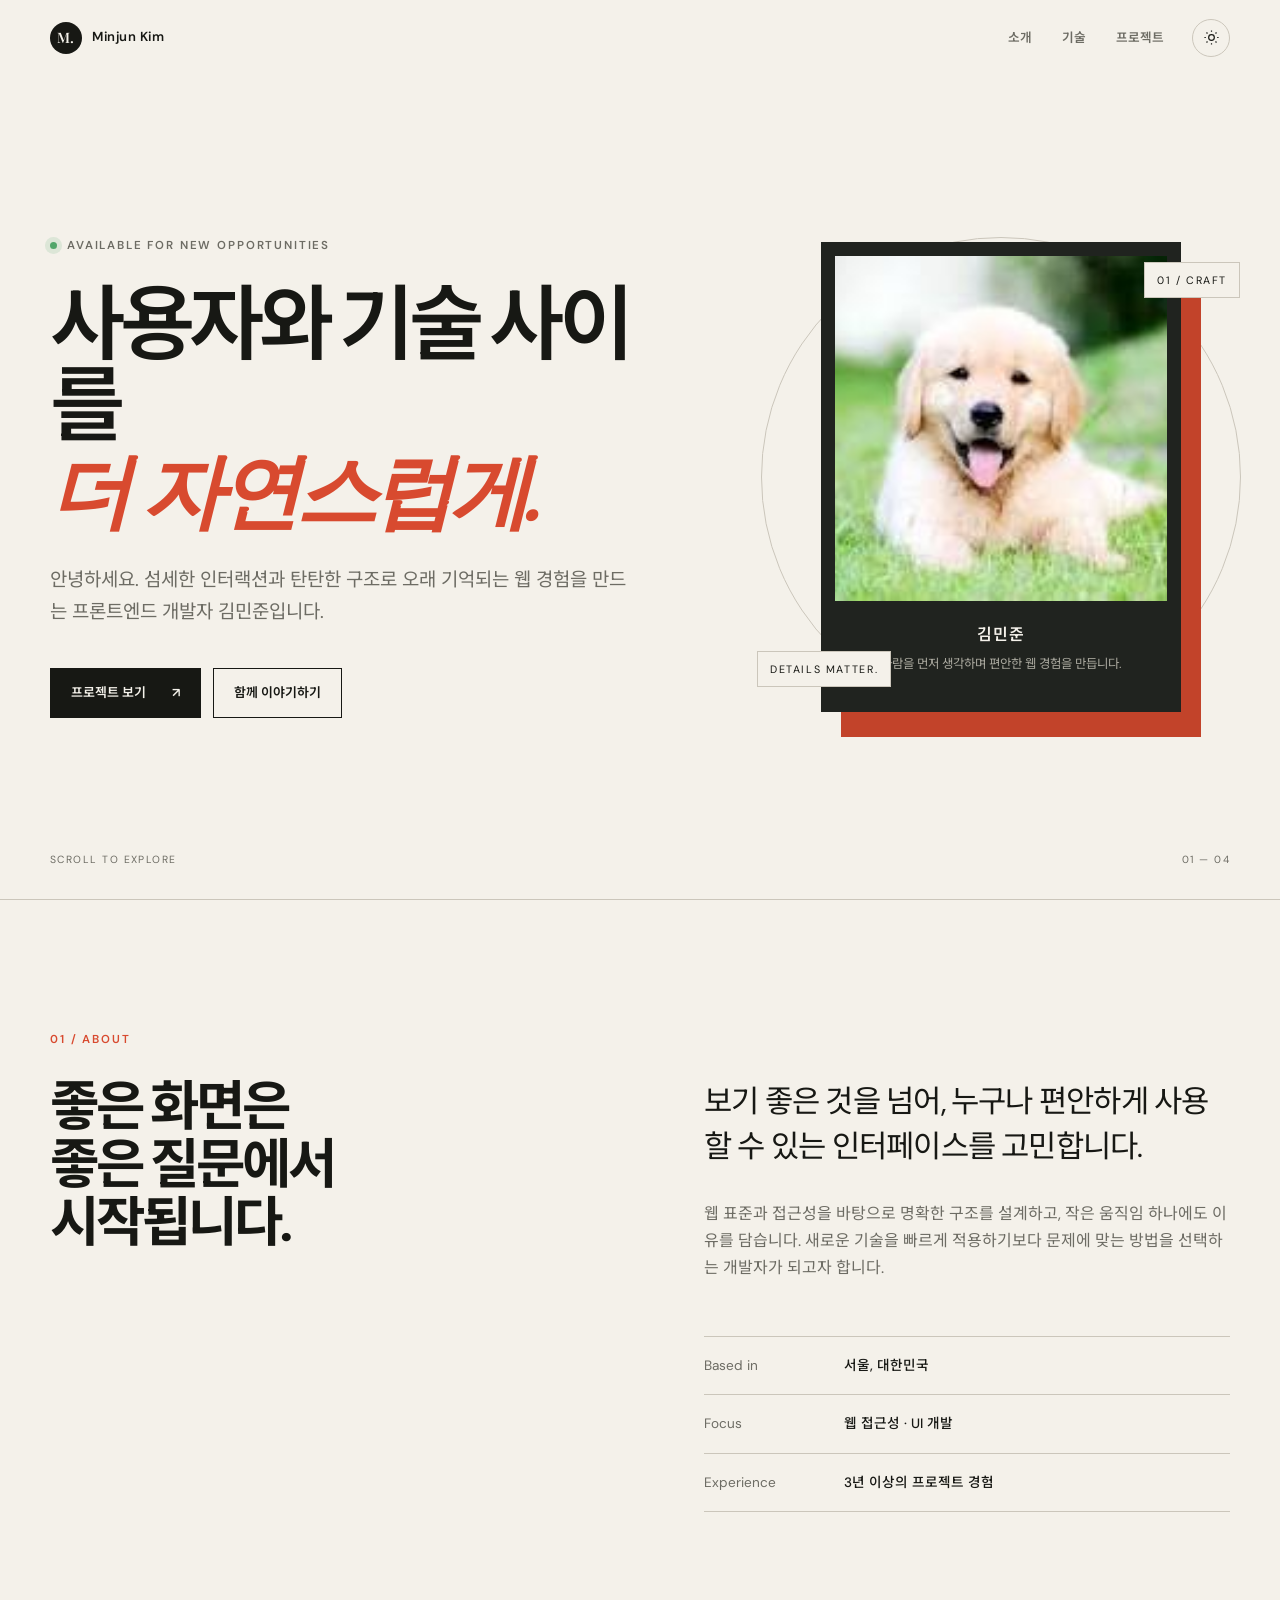
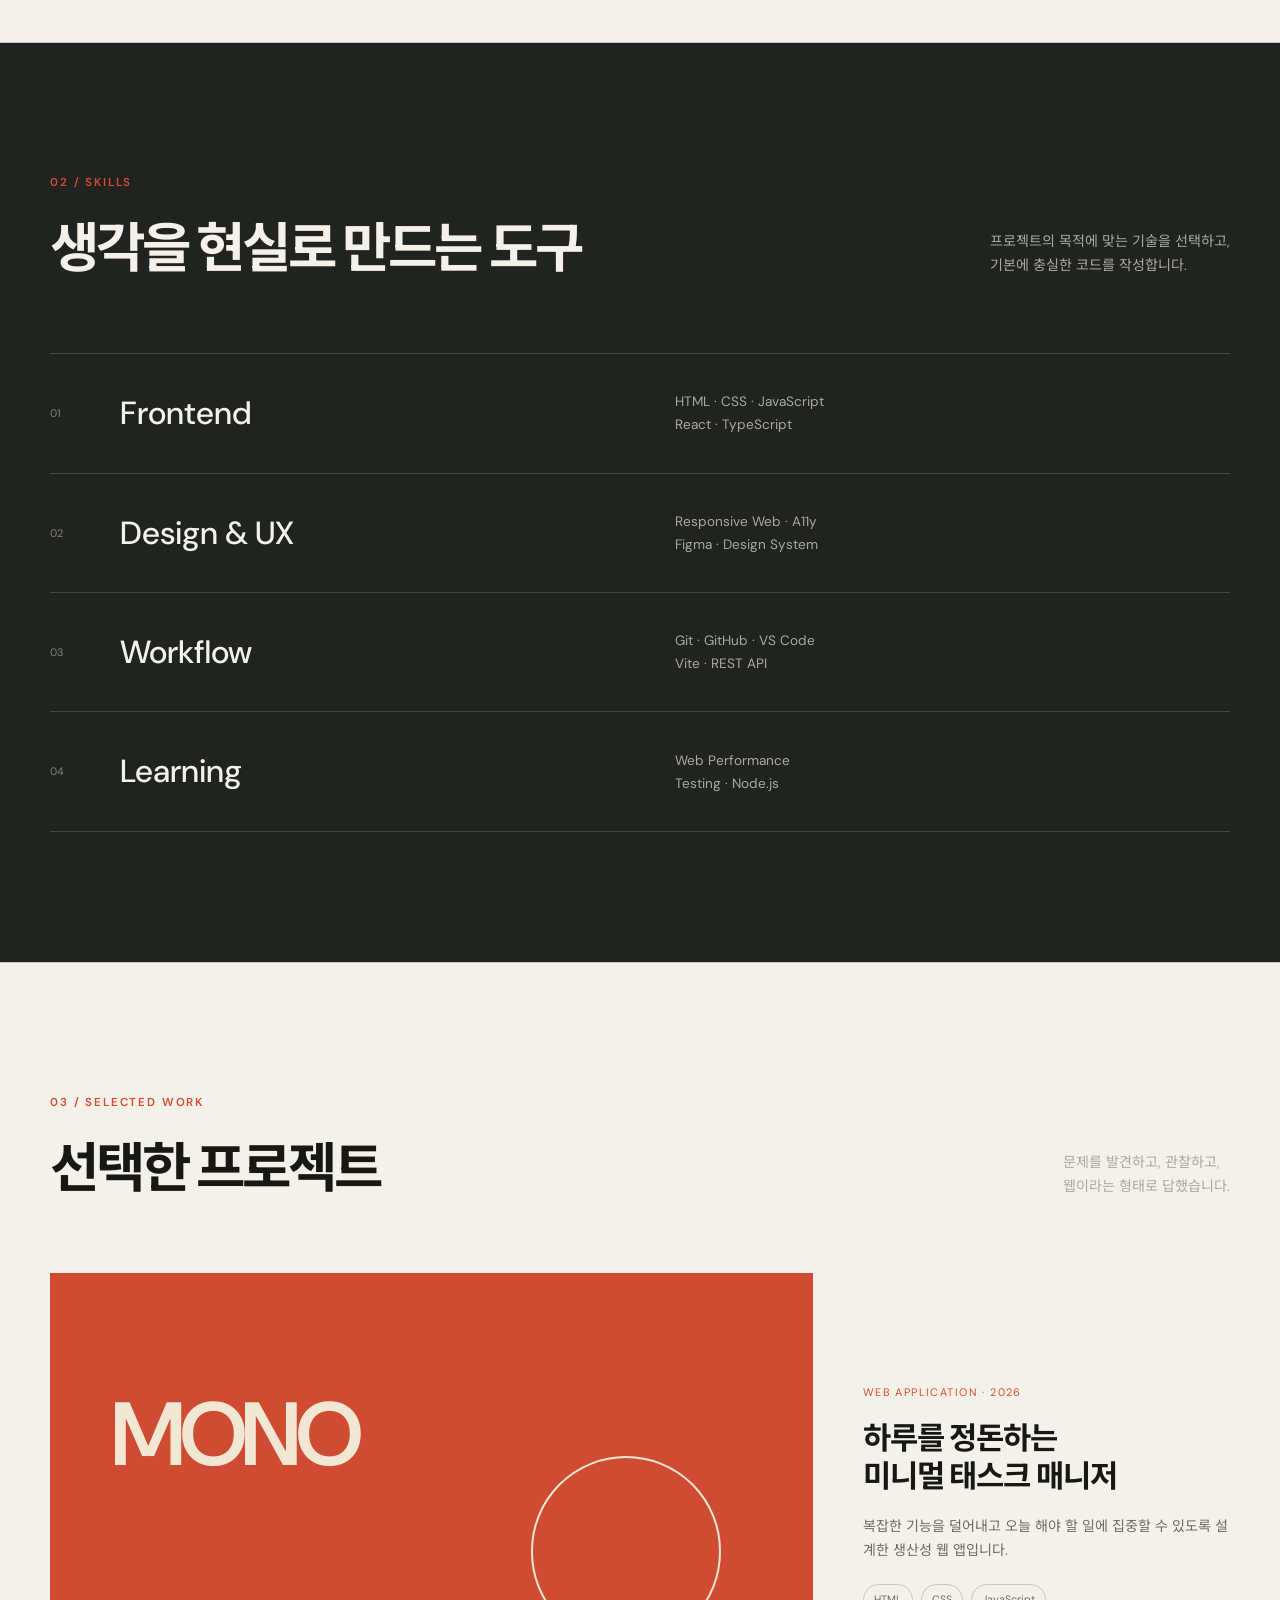
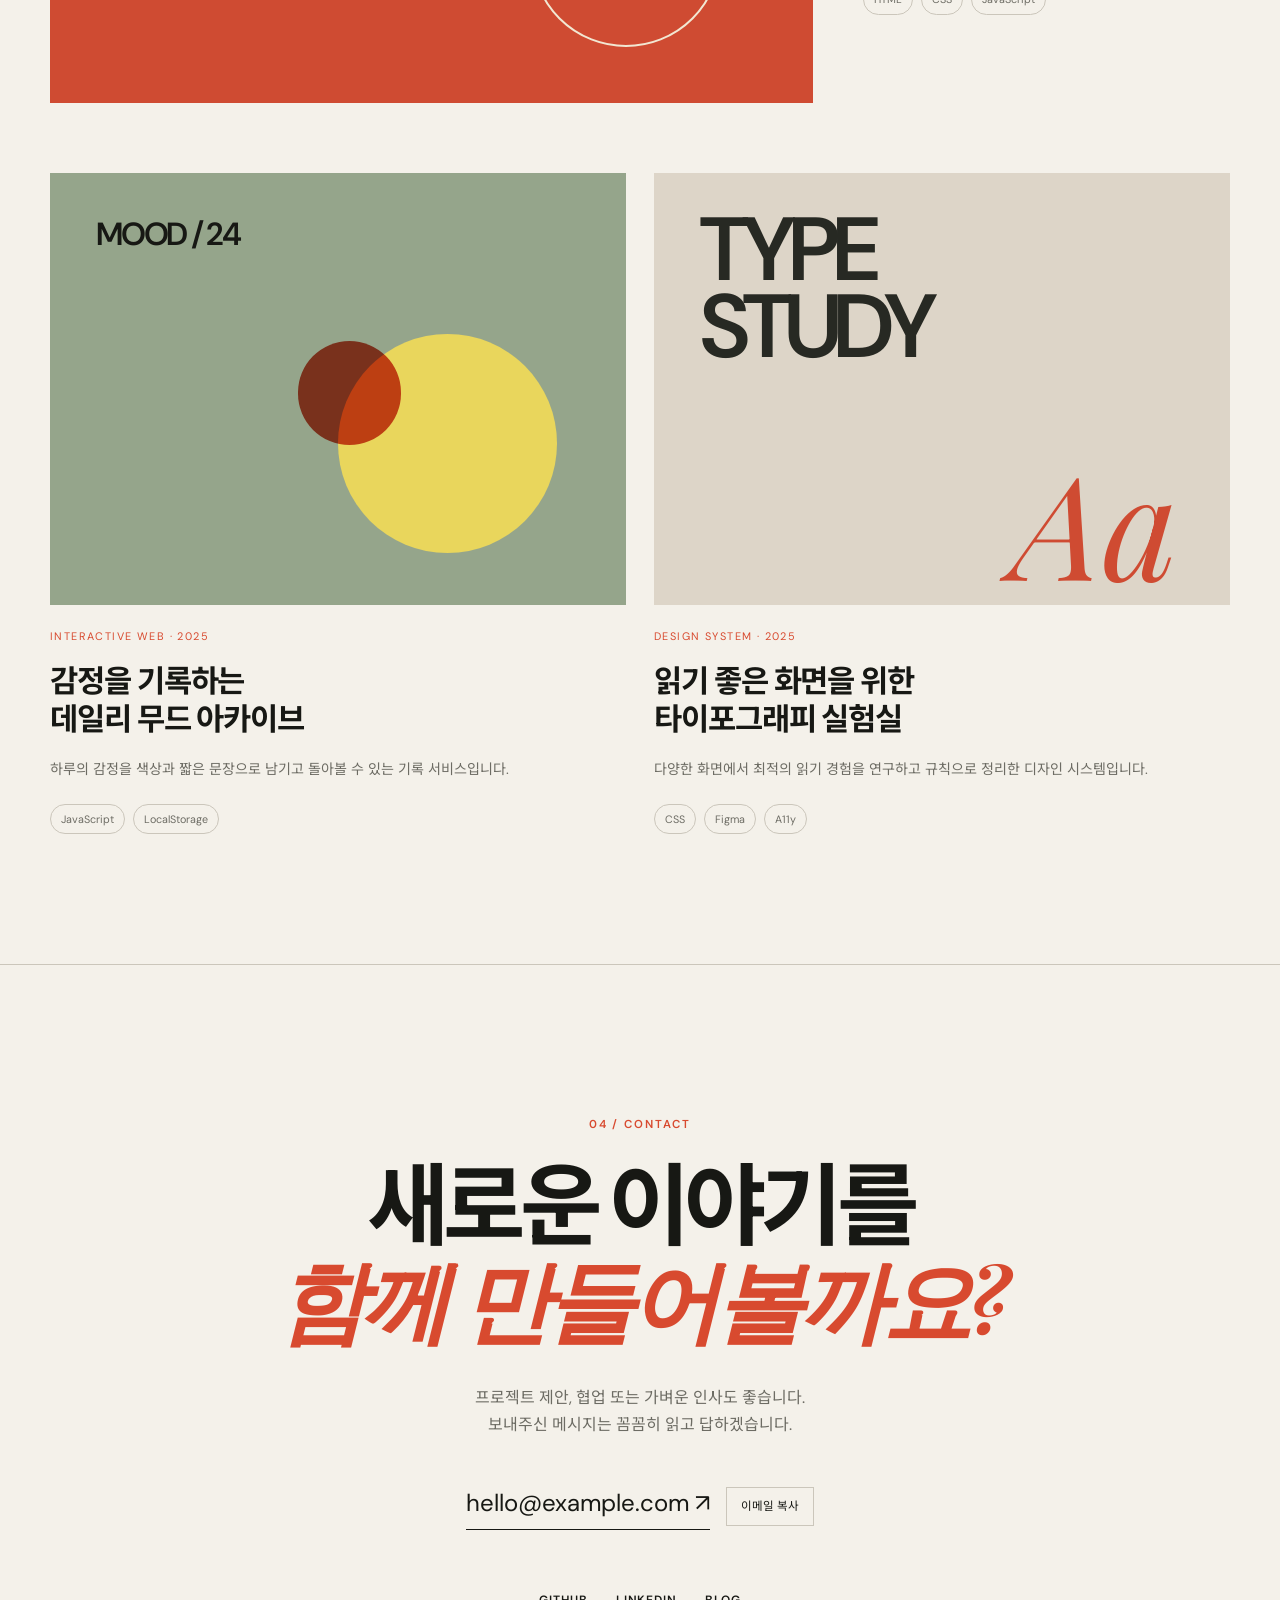
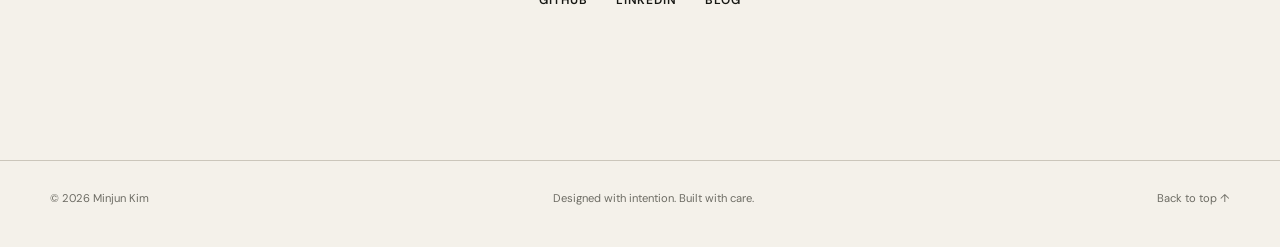
==== index.html @ 5722309c "Move frontend files to repository root" ====
<!doctype html>
<html lang="ko">
  <head>
    <meta charset="UTF-8">
    <meta name="viewport" content="width=device-width, initial-scale=1.0">
    <meta name="description" content="사용자 경험을 코드로 설계하는 프론트엔드 개발자 김민준의 개인 프로필입니다.">
    <meta name="theme-color" content="#f4f1ea">
    <title>김민준 — Frontend Developer</title>
    <link rel="stylesheet" href="css/style.css">
    <script src="js/main.js" defer></script>
  </head>
  <body>
    <a class="skip-link" href="#main-content">본문으로 바로가기</a>

    <header class="site-header" data-header>
      <div class="container nav-wrap">
        <a class="brand" href="#home" aria-label="김민준 프로필 홈">
          <span class="brand-mark" aria-hidden="true">M.</span>
          <span>Minjun Kim</span>
        </a>

        <nav class="nav" aria-label="주요 메뉴">
          <button class="menu-button" type="button" aria-label="메뉴 열기" aria-expanded="false" aria-controls="main-menu" data-menu-button>
            <span></span><span></span><span></span>
          </button>
          <div class="menu" id="main-menu" data-menu>
            <a href="about.html">소개</a>
            <a href="skills.html">기술</a>
            <a href="projects.html">프로젝트</a>
          </div>
        </nav>

        <button class="theme-button" type="button" aria-label="다크 테마로 전환" data-theme-button>
          <svg class="sun-icon" viewBox="0 0 24 24" aria-hidden="true"><circle cx="12" cy="12" r="4"></circle><path d="M12 2v2M12 20v2M4.93 4.93l1.42 1.42M17.66 17.66l1.41 1.41M2 12h2M20 12h2M4.93 19.07l1.42-1.42M17.66 6.34l1.41-1.41"></path></svg>
          <svg class="moon-icon" viewBox="0 0 24 24" aria-hidden="true"><path d="M20.5 14.1A8.5 8.5 0 0 1 9.9 3.5 8.5 8.5 0 1 0 20.5 14.1Z"></path></svg>
        </button>
      </div>
    </header>

    <main id="main-content">
      <section class="hero" id="home" aria-labelledby="hero-title">
        <div class="container hero-grid">
          <div class="hero-copy reveal">
            <p class="eyebrow"><span></span> Available for new opportunities</p>
            <h1 id="hero-title">사용자와 기술 사이를<br><em>더 자연스럽게.</em></h1>
            <p class="hero-description">안녕하세요. 섬세한 인터랙션과 탄탄한 구조로 오래 기억되는 웹 경험을 만드는 프론트엔드 개발자 김민준입니다.</p>
            <div class="hero-actions">
              <a class="button button-primary" href="#projects">프로젝트 보기 <span aria-hidden="true">↗</span></a>
              <a class="button button-secondary" href="#contact">함께 이야기하기</a>
            </div>
          </div>

          <div class="profile-visual reveal">
            <div class="profile-orbit" aria-hidden="true"></div>
            <div class="profile-card">
              <img src="assets/images/강아지.jpg" alt="잔디 위에 앉아 있는 밝은색 강아지">
              <div class="profile-caption">
                <p class="profile-name">김민준</p>
                <p class="profile-summary">사람을 먼저 생각하며 편안한 웹 경험을 만듭니다.</p>
              </div>
            </div>
            <div class="floating-note note-top" aria-hidden="true">01 / Craft</div>
            <div class="floating-note note-bottom" aria-hidden="true">Details matter.</div>
          </div>
        </div>
        <div class="hero-index container" aria-hidden="true"><span>Scroll to explore</span><span>01 — 04</span></div>
      </section>

      <section class="section about" id="about" aria-labelledby="about-title">
        <div class="container section-grid">
          <div class="section-heading reveal">
            <p class="section-number">01 / About</p>
            <h2 id="about-title">좋은 화면은<br>좋은 질문에서<br>시작됩니다.</h2>
          </div>
          <div class="about-content reveal">
            <p class="lead">보기 좋은 것을 넘어, 누구나 편안하게 사용할 수 있는 인터페이스를 고민합니다.</p>
            <p>웹 표준과 접근성을 바탕으로 명확한 구조를 설계하고, 작은 움직임 하나에도 이유를 담습니다. 새로운 기술을 빠르게 적용하기보다 문제에 맞는 방법을 선택하는 개발자가 되고자 합니다.</p>
            <dl class="facts">
              <div><dt>Based in</dt><dd>서울, 대한민국</dd></div>
              <div><dt>Focus</dt><dd>웹 접근성 · UI 개발</dd></div>
              <div><dt>Experience</dt><dd>3년 이상의 프로젝트 경험</dd></div>
            </dl>
          </div>
        </div>
      </section>

      <section class="section skills" id="skills" aria-labelledby="skills-title">
        <div class="container">
          <div class="section-intro reveal">
            <div><p class="section-number">02 / Skills</p><h2 id="skills-title">생각을 현실로 만드는 도구</h2></div>
            <p>프로젝트의 목적에 맞는 기술을 선택하고,<br>기본에 충실한 코드를 작성합니다.</p>
          </div>
          <div class="skill-list reveal">
            <article><span class="skill-index">01</span><h3>Frontend</h3><p>HTML · CSS · JavaScript<br>React · TypeScript</p></article>
            <article><span class="skill-index">02</span><h3>Design & UX</h3><p>Responsive Web · A11y<br>Figma · Design System</p></article>
            <article><span class="skill-index">03</span><h3>Workflow</h3><p>Git · GitHub · VS Code<br>Vite · REST API</p></article>
            <article><span class="skill-index">04</span><h3>Learning</h3><p>Web Performance<br>Testing · Node.js</p></article>
          </div>
        </div>
      </section>

      <section class="section projects" id="projects" aria-labelledby="projects-title">
        <div class="container">
          <div class="section-intro reveal">
            <div><p class="section-number">03 / Selected work</p><h2 id="projects-title">선택한 프로젝트</h2></div>
            <p>문제를 발견하고, 관찰하고,<br>웹이라는 형태로 답했습니다.</p>
          </div>
          <div class="project-grid">
            <article class="project-card project-featured reveal">
              <div class="project-art art-one" aria-hidden="true"><span>MONO</span><i></i></div>
              <div class="project-copy"><p class="project-type">Web Application · 2026</p><h3>하루를 정돈하는<br>미니멀 태스크 매니저</h3><p>복잡한 기능을 덜어내고 오늘 해야 할 일에 집중할 수 있도록 설계한 생산성 웹 앱입니다.</p><ul aria-label="사용 기술"><li>HTML</li><li>CSS</li><li>JavaScript</li></ul></div>
            </article>
            <article class="project-card reveal">
              <div class="project-art art-two" aria-hidden="true"><span>MOOD / 24</span><i></i><b></b></div>
              <div class="project-copy"><p class="project-type">Interactive Web · 2025</p><h3>감정을 기록하는<br>데일리 무드 아카이브</h3><p>하루의 감정을 색상과 짧은 문장으로 남기고 돌아볼 수 있는 기록 서비스입니다.</p><ul aria-label="사용 기술"><li>JavaScript</li><li>LocalStorage</li></ul></div>
            </article>
            <article class="project-card reveal">
              <div class="project-art art-three" aria-hidden="true"><span>TYPE<br>STUDY</span><i>Aa</i></div>
              <div class="project-copy"><p class="project-type">Design System · 2025</p><h3>읽기 좋은 화면을 위한<br>타이포그래피 실험실</h3><p>다양한 화면에서 최적의 읽기 경험을 연구하고 규칙으로 정리한 디자인 시스템입니다.</p><ul aria-label="사용 기술"><li>CSS</li><li>Figma</li><li>A11y</li></ul></div>
            </article>
          </div>
        </div>
      </section>

      <section class="section contact" id="contact" aria-labelledby="contact-title">
        <div class="container contact-inner reveal">
          <p class="section-number">04 / Contact</p>
          <h2 id="contact-title">새로운 이야기를<br><em>함께 만들어볼까요?</em></h2>
          <p>프로젝트 제안, 협업 또는 가벼운 인사도 좋습니다.<br>보내주신 메시지는 꼼꼼히 읽고 답하겠습니다.</p>
          <div class="contact-actions">
            <a class="email-link" href="mailto:hello@example.com">hello@example.com <span aria-hidden="true">↗</span></a>
            <button class="copy-button" type="button" data-copy-email="hello@example.com"><span data-copy-label>이메일 복사</span></button>
          </div>
          <div class="social-links" aria-label="소셜 링크">
            <a href="https://github.com/" target="_blank" rel="noopener noreferrer">GitHub <span class="sr-only">(새 창)</span></a>
            <a href="https://www.linkedin.com/" target="_blank" rel="noopener noreferrer">LinkedIn <span class="sr-only">(새 창)</span></a>
            <a href="https://velog.io/" target="_blank" rel="noopener noreferrer">Blog <span class="sr-only">(새 창)</span></a>
          </div>
        </div>
      </section>
    </main>

    <footer class="footer">
      <div class="container footer-inner"><p>© <span data-year></span> Minjun Kim</p><p>Designed with intention. Built with care.</p><a href="#home">Back to top ↑</a></div>
    </footer>

    <div class="toast" role="status" aria-live="polite" data-toast>이메일 주소를 복사했습니다.</div>
  </body>
</html>
---- css/style.css ----
@import url('https://fonts.googleapis.com/css2?family=DM+Sans:wght@400;500;600&family=Noto+Sans+KR:wght@400;500;600;700&family=Playfair+Display:ital,wght@1,600&display=swap');

:root{--bg:#f4f1ea;--surface:#ebe7de;--text:#171814;--muted:#6d6c64;--accent:#d84a2f;--line:#cbc6bb;--dark:#20231f;--cream:#f4f1ea;--content:1180px;--header:76px;color-scheme:light}
[data-theme="dark"]{--bg:#191b18;--surface:#242722;--text:#f2eee5;--muted:#aaa99f;--accent:#f06a4e;--line:#3c4039;--dark:#0f110f;--cream:#f2eee5;color-scheme:dark}
*{box-sizing:border-box}html{scroll-behavior:smooth;scroll-padding-top:var(--header)}body{margin:0;background:var(--bg);color:var(--text);font-family:"DM Sans","Noto Sans KR",sans-serif;line-height:1.7;transition:background .3s,color .3s}a{color:inherit;text-decoration:none}button{font:inherit}h1,h2,h3,p{margin-top:0}.container{width:min(calc(100% - 40px),var(--content));margin-inline:auto}.skip-link{position:fixed;z-index:100;left:12px;top:-60px;padding:10px 16px;background:var(--text);color:var(--bg)}.skip-link:focus{top:12px}.sr-only{position:absolute;width:1px;height:1px;padding:0;margin:-1px;overflow:hidden;clip:rect(0,0,0,0);white-space:nowrap;border:0}
.site-header{position:fixed;inset:0 0 auto;z-index:20;height:var(--header);border-bottom:1px solid transparent;transition:.3s}.site-header.scrolled{background:color-mix(in srgb,var(--bg) 88%,transparent);border-color:var(--line);backdrop-filter:blur(14px)}.nav-wrap{height:100%;display:flex;align-items:center;justify-content:space-between}.brand{display:flex;gap:10px;align-items:center;font-size:.82rem;font-weight:600;letter-spacing:.04em}.brand-mark{display:grid;place-items:center;width:32px;height:32px;background:var(--text);color:var(--bg);border-radius:50%;font-family:"Playfair Display",serif;font-size:.9rem}.nav{margin-left:auto}.menu{display:flex;gap:30px;margin-right:28px;font-size:.79rem;font-weight:600}.menu a{position:relative;color:var(--muted)}.menu a::after{content:"";position:absolute;left:0;right:100%;bottom:-7px;height:2px;background:var(--accent);transition:.2s}.menu a:hover,.menu a.active{color:var(--text)}.menu a.active::after{right:0}.theme-button,.menu-button{border:0;background:transparent;color:var(--text);cursor:pointer}.theme-button{display:grid;place-items:center;width:38px;height:38px;border:1px solid var(--line);border-radius:50%}.theme-button svg{width:17px;fill:none;stroke:currentColor;stroke-width:1.7}.moon-icon,[data-theme="dark"] .sun-icon{display:none}[data-theme="dark"] .moon-icon{display:block}.menu-button{display:none}
.hero{min-height:100svh;padding-top:var(--header);display:flex;flex-direction:column;border-bottom:1px solid var(--line)}.hero-grid{flex:1;display:grid;grid-template-columns:1.15fr .85fr;align-items:center;gap:8vw;padding-block:72px 45px}.eyebrow,.section-number{font-size:.72rem;letter-spacing:.16em;text-transform:uppercase;font-weight:600;color:var(--muted)}.eyebrow{display:flex;align-items:center;gap:10px}.eyebrow span{width:7px;height:7px;border-radius:50%;background:#52a66a;box-shadow:0 0 0 5px color-mix(in srgb,#52a66a 15%,transparent)}h1{font-size:clamp(3.3rem,6.4vw,6.5rem);line-height:.98;letter-spacing:-.065em;margin:30px 0 32px;font-weight:600}h1 em,.contact h2 em{font-family:"Playfair Display",serif;font-weight:600;color:var(--accent)}.hero-description{max-width:590px;font-size:clamp(1rem,1.5vw,1.18rem);color:var(--muted)}.hero-actions{display:flex;gap:12px;margin-top:40px}.button{display:inline-flex;align-items:center;gap:26px;padding:13px 20px;border:1px solid var(--text);font-size:.81rem;font-weight:600}.button-primary{background:var(--text);color:var(--bg)}.button-primary:hover{background:var(--accent);border-color:var(--accent);color:#fff}.button-secondary:hover{background:var(--surface)}
.profile-visual{position:relative;display:grid;place-items:center;min-height:470px}.profile-orbit{position:absolute;width:390px;aspect-ratio:1;border:1px solid var(--line);border-radius:50%}.profile-orbit::before,.profile-orbit::after{content:"";position:absolute;border-radius:50%;background:var(--accent)}.profile-orbit::before{width:10px;height:10px;top:28px;right:86px}.profile-orbit::after{width:6px;height:6px;bottom:52px;left:57px}.profile-card{position:relative;width:270px;height:350px;background:var(--dark);color:var(--cream);padding:25px;box-shadow:20px 25px 0 color-mix(in srgb,var(--accent) 90%,#000);transform:rotate(2deg);display:flex;flex-direction:column;justify-content:flex-end}.profile-initials{font-family:"Playfair Display",serif;font-style:italic;font-size:6rem;line-height:1;position:absolute;inset:54px 0 auto;text-align:center;color:#e8e0d1}.profile-card p{margin:0;font-size:.72rem;text-transform:uppercase;letter-spacing:.18em}.profile-card span{font-size:.78rem;color:#aaa99f}.floating-note{position:absolute;padding:8px 12px;background:var(--bg);border:1px solid var(--line);font-size:.67rem;text-transform:uppercase;letter-spacing:.15em}.note-top{right:0;top:70px}.note-bottom{left:5px;bottom:75px}.hero-index{height:48px;display:flex;justify-content:space-between;font-size:.65rem;text-transform:uppercase;letter-spacing:.14em;color:var(--muted)}
.section{padding:130px 0;border-bottom:1px solid var(--line)}.section-grid{display:grid;grid-template-columns:1fr 1fr;gap:10vw}.section-number{color:var(--accent);margin-bottom:28px}.section-heading h2,.section-intro h2{font-size:clamp(2.3rem,4.2vw,4.3rem);letter-spacing:-.055em;line-height:1.08;margin:0}.about-content{padding-top:50px}.about-content .lead{font-size:clamp(1.35rem,2.4vw,2rem);line-height:1.45;color:var(--text);letter-spacing:-.025em}.about-content>p:not(.lead){color:var(--muted);max-width:570px}.facts{margin:55px 0 0;border-top:1px solid var(--line)}.facts div{display:grid;grid-template-columns:140px 1fr;padding:17px 0;border-bottom:1px solid var(--line);font-size:.85rem}.facts dt{color:var(--muted)}.facts dd{margin:0;font-weight:500}.skills{background:var(--dark);color:var(--cream)}.skills .section-number,.projects .section-number{color:var(--accent)}.section-intro{display:flex;justify-content:space-between;align-items:end;margin-bottom:75px}.section-intro>p{margin:0;color:#aaa99f;font-size:.88rem}.skill-list{border-top:1px solid #44483f}.skill-list article{display:grid;grid-template-columns:70px 1fr 1fr;align-items:center;border-bottom:1px solid #44483f;padding:32px 0}.skill-index{font-size:.68rem;color:#81837b}.skill-list h3{margin:0;font-size:clamp(1.5rem,2.5vw,2.2rem);font-weight:500}.skill-list p{margin:0;color:#aaa99f;font-size:.85rem}
.project-grid{display:grid;grid-template-columns:1fr 1fr;gap:70px 28px}.project-featured{grid-column:1/-1;display:grid;grid-template-columns:1.35fr .65fr;align-items:center;gap:50px}.project-art{position:relative;overflow:hidden;aspect-ratio:4/3;background:var(--surface)}.project-featured .project-art{aspect-ratio:16/9}.project-art span{position:absolute;font-size:clamp(2.5rem,7vw,7rem);font-weight:600;letter-spacing:-.07em}.art-one{background:#cf4b32;color:#f2e7d2}.art-one span{left:8%;top:20%}.art-one i{position:absolute;width:25%;aspect-ratio:1;border:2px solid #f2e7d2;border-radius:50%;right:12%;bottom:13%}.art-two{background:#95a58b}.art-two span{left:8%;top:8%;font-size:2rem}.art-two i,.art-two b{position:absolute;border-radius:50%;width:38%;aspect-ratio:1;background:#e9d65c;right:12%;bottom:12%}.art-two b{width:18%;background:#cf4b32;right:39%;bottom:37%;mix-blend-mode:multiply}.art-three{background:#ddd5c8;color:#272923}.art-three span{left:8%;top:9%;line-height:.86}.art-three i{position:absolute;right:9%;bottom:-9%;font-family:"Playfair Display",serif;font-size:9rem;color:#cf4b32}.project-copy{padding-top:22px}.project-type{color:var(--accent);font-size:.68rem;text-transform:uppercase;letter-spacing:.13em}.project-copy h3{font-size:clamp(1.55rem,2.4vw,2.3rem);line-height:1.25;letter-spacing:-.035em;margin:18px 0}.project-copy>p:not(.project-type){color:var(--muted);font-size:.88rem}.project-copy ul{display:flex;gap:8px;list-style:none;padding:0;margin:22px 0 0}.project-copy li{border:1px solid var(--line);padding:5px 10px;border-radius:50px;font-size:.67rem;color:var(--muted)}
.contact{text-align:center;padding-block:150px}.contact h2{font-size:clamp(3rem,7vw,7rem);line-height:1;letter-spacing:-.065em;margin:25px 0 35px}.contact-inner>p:not(.section-number){color:var(--muted)}.contact-actions{display:flex;justify-content:center;align-items:center;gap:16px;margin-top:45px}.email-link{font-size:clamp(1.15rem,2vw,1.5rem);border-bottom:1px solid var(--text);padding-bottom:5px}.copy-button{border:1px solid var(--line);background:transparent;color:var(--text);padding:9px 14px;cursor:pointer;font-size:.72rem}.copy-button:hover{background:var(--surface)}.social-links{display:flex;justify-content:center;gap:28px;margin-top:60px;font-size:.75rem;font-weight:600;text-transform:uppercase;letter-spacing:.08em}.social-links a:hover{color:var(--accent)}.footer{padding:28px 0;font-size:.7rem;color:var(--muted)}.footer-inner{display:flex;justify-content:space-between}.toast{position:fixed;z-index:50;left:50%;bottom:25px;transform:translate(-50%,30px);padding:11px 17px;background:var(--text);color:var(--bg);font-size:.75rem;opacity:0;pointer-events:none;transition:.25s}.toast.show{opacity:1;transform:translate(-50%,0)}
.reveal{opacity:0;transform:translateY(22px);transition:opacity .7s ease,transform .7s ease}.reveal.visible{opacity:1;transform:none}:focus-visible{outline:3px solid var(--accent);outline-offset:4px}
@media(max-width:767px){:root{--header:66px}.container{width:min(calc(100% - 32px),var(--content))}.menu-button{display:flex;flex-direction:column;justify-content:center;gap:5px;width:38px;height:38px}.menu-button span{width:20px;height:1px;background:currentColor;transition:.2s}.menu-button[aria-expanded="true"] span:first-child{transform:translateY(6px) rotate(45deg)}.menu-button[aria-expanded="true"] span:nth-child(2){opacity:0}.menu-button[aria-expanded="true"] span:last-child{transform:translateY(-6px) rotate(-45deg)}.menu{position:fixed;top:var(--header);left:0;right:0;display:flex;flex-direction:column;gap:0;margin:0;padding:18px 16px 26px;background:var(--bg);border-bottom:1px solid var(--line);transform:translateY(-130%);visibility:hidden;transition:.25s}.menu.open{transform:none;visibility:visible}.menu a{padding:13px 0;font-size:1rem}.theme-button{margin-left:8px}.hero-grid{grid-template-columns:1fr;padding-block:65px 35px;gap:60px}.hero{min-height:auto}h1{font-size:clamp(3rem,15vw,4.5rem)}.hero-actions{align-items:stretch;flex-direction:column}.button{justify-content:space-between}.profile-visual{min-height:390px}.profile-orbit{width:310px}.profile-card{width:220px;height:290px}.profile-initials{font-size:5rem}.hero-index{display:none}.section{padding:90px 0}.section-grid{grid-template-columns:1fr;gap:20px}.about-content{padding-top:15px}.section-intro{align-items:start;flex-direction:column;gap:25px;margin-bottom:50px}.skill-list article{grid-template-columns:42px 1fr;padding:25px 0}.skill-list p{grid-column:2;margin-top:8px}.project-grid{grid-template-columns:1fr;gap:55px}.project-featured{grid-column:auto;display:block}.project-featured .project-art{aspect-ratio:4/3}.project-featured .project-copy{padding-top:22px}.contact{padding-block:100px}.contact-actions{flex-direction:column}.footer-inner{align-items:center;flex-direction:column;gap:6px}.footer-inner p{margin:0}.note-top{right:-4px}.note-bottom{left:-4px}}
.profile-visual{min-height:570px}.profile-orbit{width:480px}.profile-card{width:360px;height:auto;min-height:470px;padding:14px;justify-content:flex-start;transform:none}.profile-card img{display:block;width:100%;height:345px;object-fit:cover;object-position:center}.profile-caption{width:100%;padding:20px 12px 12px;text-align:center}.profile-card .profile-name{margin:0 0 7px;font-size:1rem;font-weight:600;letter-spacing:.08em;text-transform:none}.profile-card .profile-summary{max-width:280px;margin:0 auto;color:#aaa99f;font-size:.78rem;line-height:1.6;letter-spacing:0;text-transform:none}.note-top{right:-10px}.note-bottom{left:-15px}
@media(max-width:767px){.profile-visual{min-height:470px}.profile-orbit{width:350px}.profile-card{width:min(290px,82vw);min-height:390px}.profile-card img{height:275px}.profile-caption{padding:17px 9px 9px}.note-top{right:-4px}.note-bottom{left:-4px}}
@media(prefers-reduced-motion:reduce){html{scroll-behavior:auto}*,*::before,*::after{animation-duration:.01ms!important;transition-duration:.01ms!important}.reveal{opacity:1;transform:none}}

/* Detail pages */
.detail-page{padding-top:var(--header)}.detail-hero{padding:110px 0 95px;border-bottom:1px solid var(--line)}.detail-hero-grid{display:grid;grid-template-columns:1fr .55fr;gap:9vw;align-items:center}.detail-hero h1{margin:18px 0 0}.detail-profile{justify-self:end;width:min(100%,380px);background:var(--dark);color:var(--cream);padding:13px}.detail-profile img{display:block;width:100%;aspect-ratio:1/1.08;object-fit:cover}.detail-profile p{margin:0;padding:18px 8px 7px;font-size:.8rem;text-transform:uppercase;letter-spacing:.12em}.detail-profile span{color:#aaa99f;text-transform:none;letter-spacing:0}.detail-hero.compact{padding-bottom:110px}.detail-hero.compact h1{max-width:950px}.detail-lead{max-width:500px;margin:35px 0 0;color:var(--muted);font-size:1.05rem}.text-grid{display:grid;grid-template-columns:.8fr 1.2fr;gap:10vw}.text-grid h2{font-size:clamp(2rem,3.4vw,3.4rem);line-height:1.2;letter-spacing:-.04em}.text-grid .lead{font-size:1.35rem;color:var(--text)}.text-grid p{color:var(--muted)}.value-grid{display:grid;grid-template-columns:repeat(3,1fr);gap:20px;margin-top:100px}.value-grid article{border-top:1px solid var(--line);padding-top:22px}.value-grid span,.big-index,.project-number{color:var(--accent);font-size:.7rem}.value-grid h3{margin:40px 0 12px;font-size:1.35rem}.value-grid p{color:var(--muted);font-size:.86rem}.skill-detail-section{background:var(--dark);color:var(--cream)}.skill-detail-list{border-top:1px solid #44483f}.skill-detail-list article{display:grid;grid-template-columns:65px 1fr 1fr;gap:30px;align-items:start;padding:45px 0;border-bottom:1px solid #44483f}.skill-detail-list h2{font-size:clamp(1.6rem,2.7vw,2.6rem);margin:0}.skill-tags{display:flex;flex-wrap:wrap;gap:9px}.skill-tags span{border:1px solid #50544b;border-radius:50px;padding:7px 13px;color:#c3c2b8;font-size:.76rem}.project-detail-list article{display:grid;grid-template-columns:1fr 45px 1fr;gap:35px;align-items:center;padding:55px 0;border-bottom:1px solid var(--line)}.project-detail-list article:first-child{padding-top:0}.project-detail-list .project-art{aspect-ratio:4/3}.project-detail-list h2{font-size:clamp(1.7rem,2.7vw,2.7rem);line-height:1.2;letter-spacing:-.04em}.project-detail-list p:not(.project-type){color:var(--muted)}.project-detail-list ul{display:flex;flex-wrap:wrap;gap:8px;list-style:none;padding:0;margin-top:24px}.project-detail-list li{border:1px solid var(--line);border-radius:50px;padding:5px 11px;color:var(--muted);font-size:.7rem}
@media(max-width:767px){.detail-hero{padding:70px 0}.detail-hero-grid,.text-grid{grid-template-columns:1fr}.detail-profile{justify-self:center;width:min(310px,88vw)}.detail-hero.compact{padding-bottom:75px}.value-grid{grid-template-columns:1fr;margin-top:65px}.value-grid h3{margin-top:25px}.skill-detail-list article{grid-template-columns:38px 1fr}.skill-tags{grid-column:2}.project-detail-list article{grid-template-columns:34px 1fr;gap:20px}.project-detail-list .project-art{grid-column:1/-1}.project-number{grid-column:1}.project-detail-list article>div:last-child{grid-column:2}}
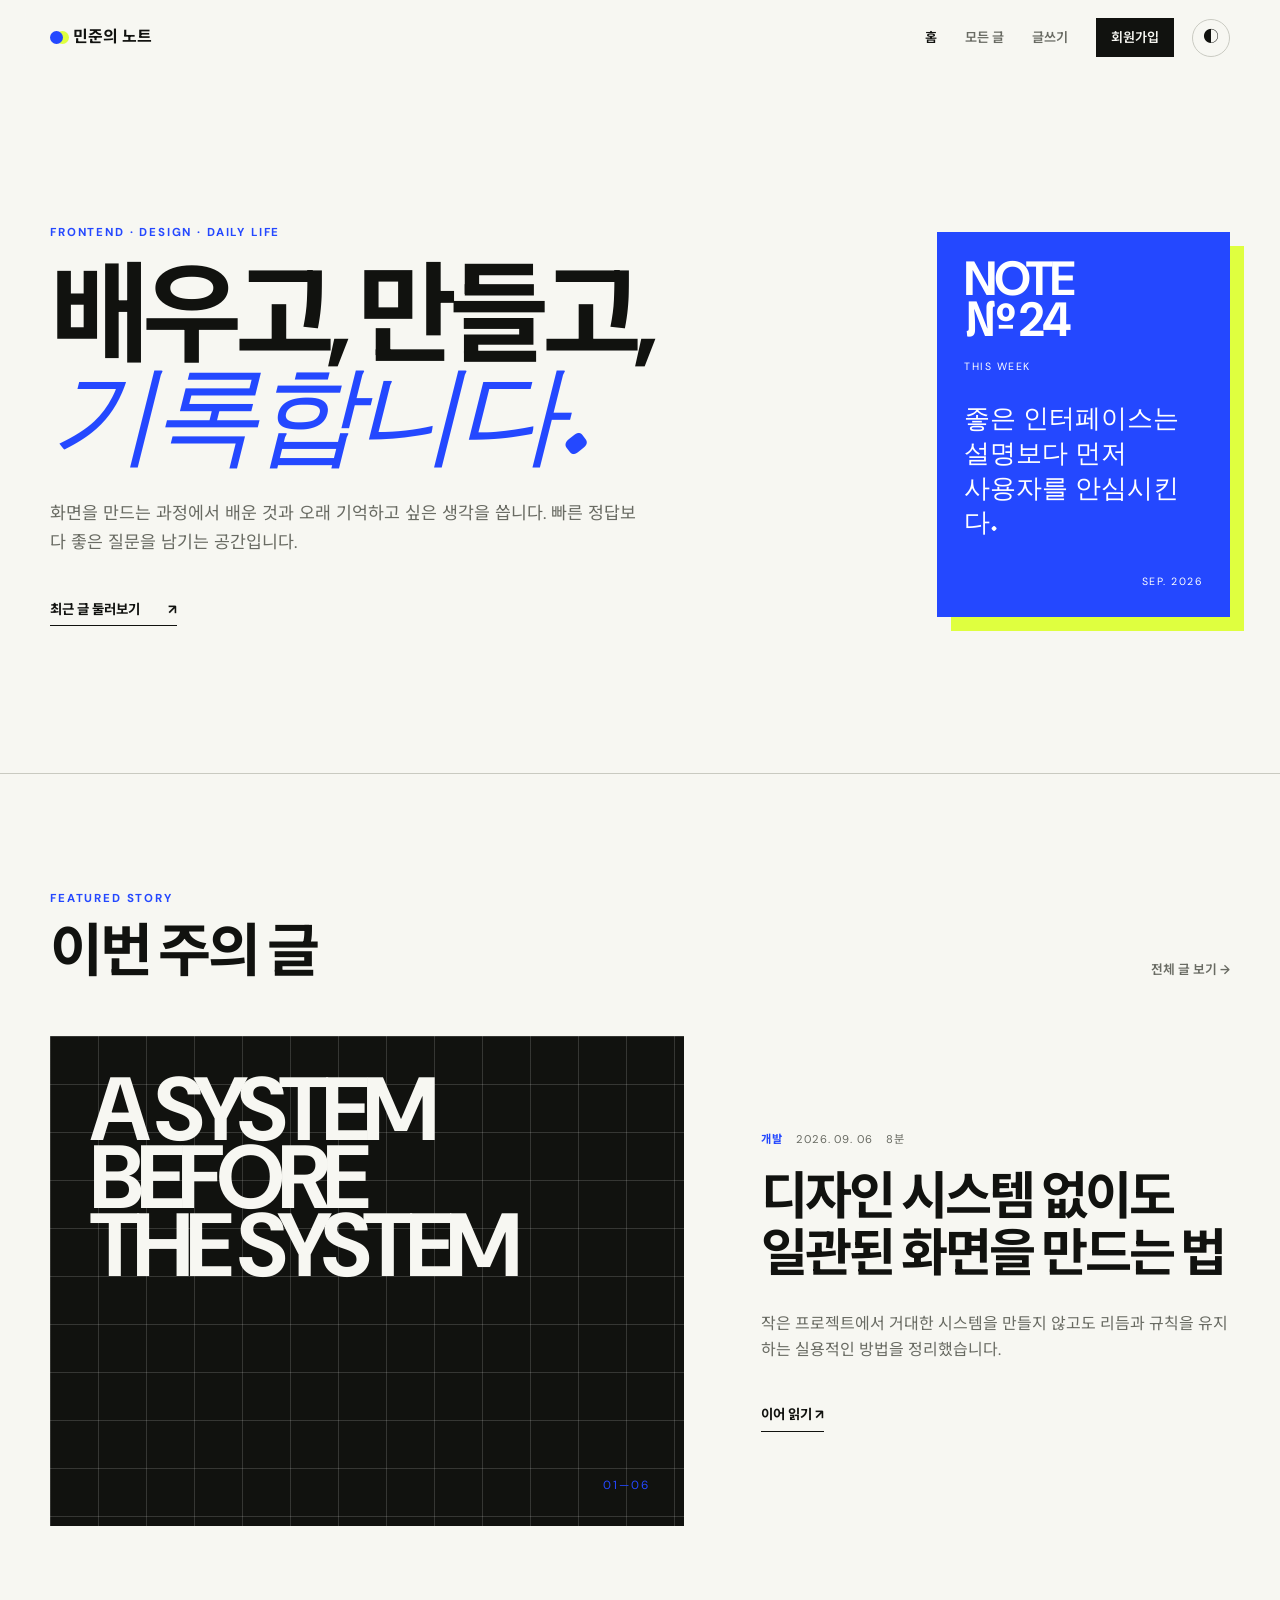
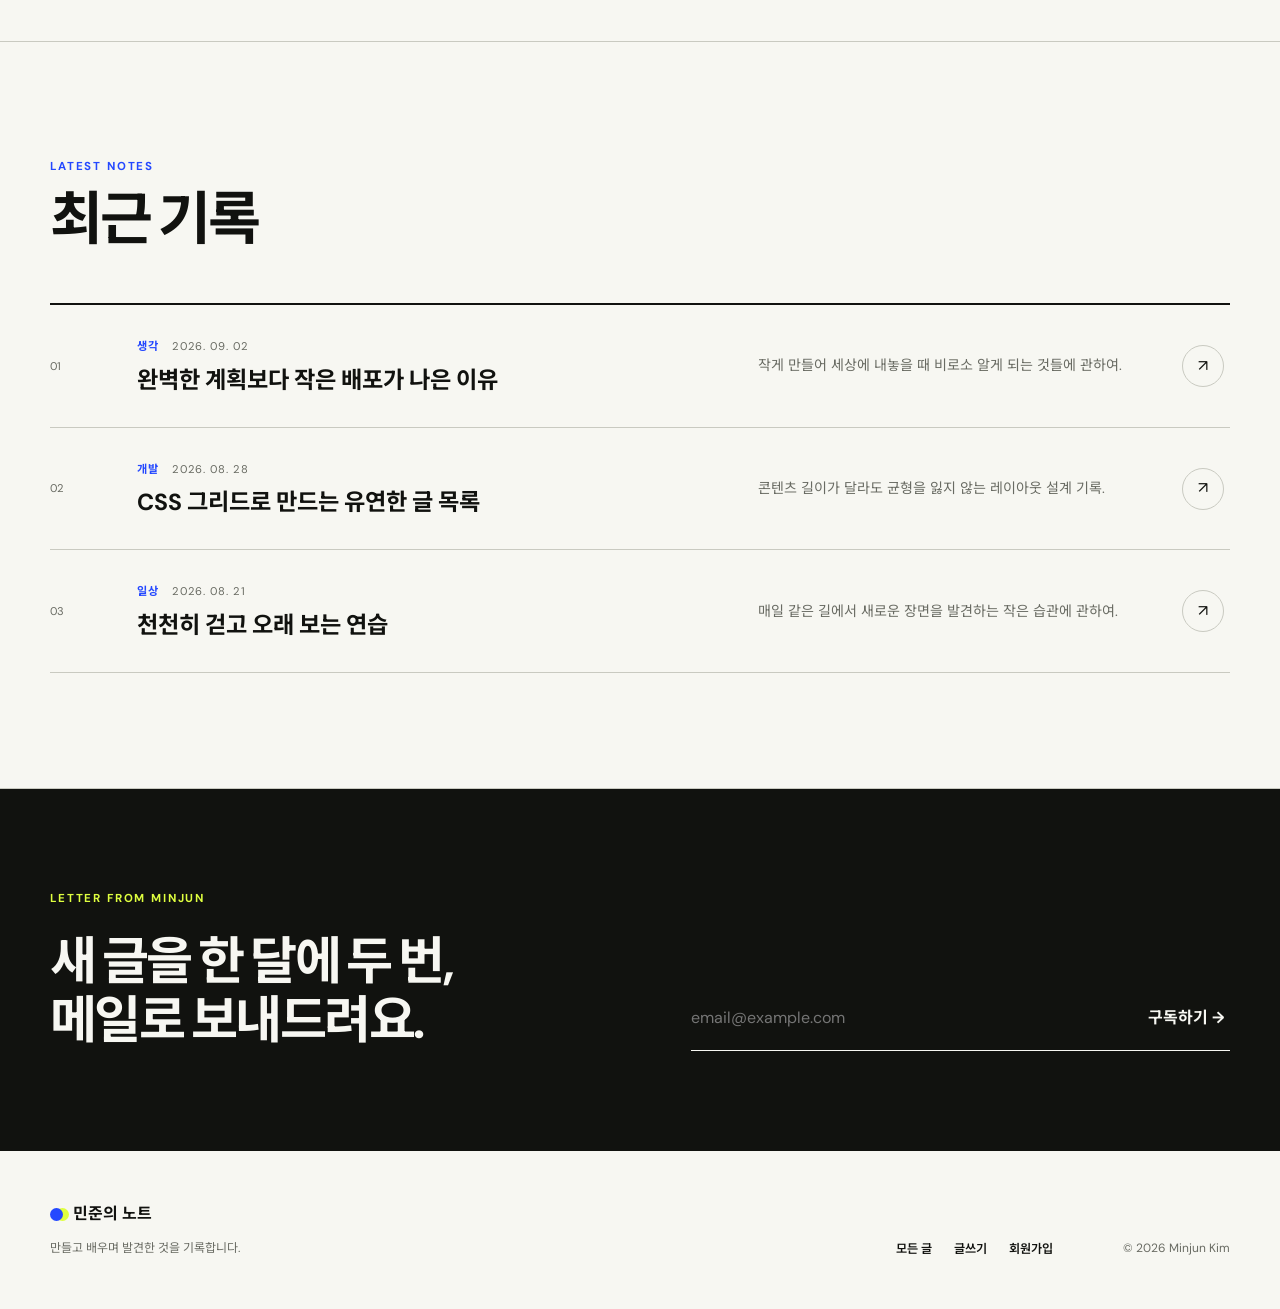
==== commit 1e0efe4a: "Convert profile into blog with Apps Script auth" ====
--- a/index.html
+++ b/index.html
@@ -1,149 +1,8 @@
-<!doctype html>
-<html lang="ko">
-  <head>
-    <meta charset="UTF-8">
-    <meta name="viewport" content="width=device-width, initial-scale=1.0">
-    <meta name="description" content="사용자 경험을 코드로 설계하는 프론트엔드 개발자 김민준의 개인 프로필입니다.">
-    <meta name="theme-color" content="#f4f1ea">
-    <title>김민준 — Frontend Developer</title>
-    <link rel="stylesheet" href="css/style.css">
-    <script src="js/main.js" defer></script>
-  </head>
-  <body>
-    <a class="skip-link" href="#main-content">본문으로 바로가기</a>
-
-    <header class="site-header" data-header>
-      <div class="container nav-wrap">
-        <a class="brand" href="#home" aria-label="김민준 프로필 홈">
-          <span class="brand-mark" aria-hidden="true">M.</span>
-          <span>Minjun Kim</span>
-        </a>
-
-        <nav class="nav" aria-label="주요 메뉴">
-          <button class="menu-button" type="button" aria-label="메뉴 열기" aria-expanded="false" aria-controls="main-menu" data-menu-button>
-            <span></span><span></span><span></span>
-          </button>
-          <div class="menu" id="main-menu" data-menu>
-            <a href="about.html">소개</a>
-            <a href="skills.html">기술</a>
-            <a href="projects.html">프로젝트</a>
-          </div>
-        </nav>
-
-        <button class="theme-button" type="button" aria-label="다크 테마로 전환" data-theme-button>
-          <svg class="sun-icon" viewBox="0 0 24 24" aria-hidden="true"><circle cx="12" cy="12" r="4"></circle><path d="M12 2v2M12 20v2M4.93 4.93l1.42 1.42M17.66 17.66l1.41 1.41M2 12h2M20 12h2M4.93 19.07l1.42-1.42M17.66 6.34l1.41-1.41"></path></svg>
-          <svg class="moon-icon" viewBox="0 0 24 24" aria-hidden="true"><path d="M20.5 14.1A8.5 8.5 0 0 1 9.9 3.5 8.5 8.5 0 1 0 20.5 14.1Z"></path></svg>
-        </button>
-      </div>
-    </header>
-
-    <main id="main-content">
-      <section class="hero" id="home" aria-labelledby="hero-title">
-        <div class="container hero-grid">
-          <div class="hero-copy reveal">
-            <p class="eyebrow"><span></span> Available for new opportunities</p>
-            <h1 id="hero-title">사용자와 기술 사이를<br><em>더 자연스럽게.</em></h1>
-            <p class="hero-description">안녕하세요. 섬세한 인터랙션과 탄탄한 구조로 오래 기억되는 웹 경험을 만드는 프론트엔드 개발자 김민준입니다.</p>
-            <div class="hero-actions">
-              <a class="button button-primary" href="#projects">프로젝트 보기 <span aria-hidden="true">↗</span></a>
-              <a class="button button-secondary" href="#contact">함께 이야기하기</a>
-            </div>
-          </div>
-
-          <div class="profile-visual reveal">
-            <div class="profile-orbit" aria-hidden="true"></div>
-            <div class="profile-card">
-              <img src="assets/images/강아지.jpg" alt="잔디 위에 앉아 있는 밝은색 강아지">
-              <div class="profile-caption">
-                <p class="profile-name">김민준</p>
-                <p class="profile-summary">사람을 먼저 생각하며 편안한 웹 경험을 만듭니다.</p>
-              </div>
-            </div>
-            <div class="floating-note note-top" aria-hidden="true">01 / Craft</div>
-            <div class="floating-note note-bottom" aria-hidden="true">Details matter.</div>
-          </div>
-        </div>
-        <div class="hero-index container" aria-hidden="true"><span>Scroll to explore</span><span>01 — 04</span></div>
-      </section>
-
-      <section class="section about" id="about" aria-labelledby="about-title">
-        <div class="container section-grid">
-          <div class="section-heading reveal">
-            <p class="section-number">01 / About</p>
-            <h2 id="about-title">좋은 화면은<br>좋은 질문에서<br>시작됩니다.</h2>
-          </div>
-          <div class="about-content reveal">
-            <p class="lead">보기 좋은 것을 넘어, 누구나 편안하게 사용할 수 있는 인터페이스를 고민합니다.</p>
-            <p>웹 표준과 접근성을 바탕으로 명확한 구조를 설계하고, 작은 움직임 하나에도 이유를 담습니다. 새로운 기술을 빠르게 적용하기보다 문제에 맞는 방법을 선택하는 개발자가 되고자 합니다.</p>
-            <dl class="facts">
-              <div><dt>Based in</dt><dd>서울, 대한민국</dd></div>
-              <div><dt>Focus</dt><dd>웹 접근성 · UI 개발</dd></div>
-              <div><dt>Experience</dt><dd>3년 이상의 프로젝트 경험</dd></div>
-            </dl>
-          </div>
-        </div>
-      </section>
-
-      <section class="section skills" id="skills" aria-labelledby="skills-title">
-        <div class="container">
-          <div class="section-intro reveal">
-            <div><p class="section-number">02 / Skills</p><h2 id="skills-title">생각을 현실로 만드는 도구</h2></div>
-            <p>프로젝트의 목적에 맞는 기술을 선택하고,<br>기본에 충실한 코드를 작성합니다.</p>
-          </div>
-          <div class="skill-list reveal">
-            <article><span class="skill-index">01</span><h3>Frontend</h3><p>HTML · CSS · JavaScript<br>React · TypeScript</p></article>
-            <article><span class="skill-index">02</span><h3>Design & UX</h3><p>Responsive Web · A11y<br>Figma · Design System</p></article>
-            <article><span class="skill-index">03</span><h3>Workflow</h3><p>Git · GitHub · VS Code<br>Vite · REST API</p></article>
-            <article><span class="skill-index">04</span><h3>Learning</h3><p>Web Performance<br>Testing · Node.js</p></article>
-          </div>
-        </div>
-      </section>
-
-      <section class="section projects" id="projects" aria-labelledby="projects-title">
-        <div class="container">
-          <div class="section-intro reveal">
-            <div><p class="section-number">03 / Selected work</p><h2 id="projects-title">선택한 프로젝트</h2></div>
-            <p>문제를 발견하고, 관찰하고,<br>웹이라는 형태로 답했습니다.</p>
-          </div>
-          <div class="project-grid">
-            <article class="project-card project-featured reveal">
-              <div class="project-art art-one" aria-hidden="true"><span>MONO</span><i></i></div>
-              <div class="project-copy"><p class="project-type">Web Application · 2026</p><h3>하루를 정돈하는<br>미니멀 태스크 매니저</h3><p>복잡한 기능을 덜어내고 오늘 해야 할 일에 집중할 수 있도록 설계한 생산성 웹 앱입니다.</p><ul aria-label="사용 기술"><li>HTML</li><li>CSS</li><li>JavaScript</li></ul></div>
-            </article>
-            <article class="project-card reveal">
-              <div class="project-art art-two" aria-hidden="true"><span>MOOD / 24</span><i></i><b></b></div>
-              <div class="project-copy"><p class="project-type">Interactive Web · 2025</p><h3>감정을 기록하는<br>데일리 무드 아카이브</h3><p>하루의 감정을 색상과 짧은 문장으로 남기고 돌아볼 수 있는 기록 서비스입니다.</p><ul aria-label="사용 기술"><li>JavaScript</li><li>LocalStorage</li></ul></div>
-            </article>
-            <article class="project-card reveal">
-              <div class="project-art art-three" aria-hidden="true"><span>TYPE<br>STUDY</span><i>Aa</i></div>
-              <div class="project-copy"><p class="project-type">Design System · 2025</p><h3>읽기 좋은 화면을 위한<br>타이포그래피 실험실</h3><p>다양한 화면에서 최적의 읽기 경험을 연구하고 규칙으로 정리한 디자인 시스템입니다.</p><ul aria-label="사용 기술"><li>CSS</li><li>Figma</li><li>A11y</li></ul></div>
-            </article>
-          </div>
-        </div>
-      </section>
-
-      <section class="section contact" id="contact" aria-labelledby="contact-title">
-        <div class="container contact-inner reveal">
-          <p class="section-number">04 / Contact</p>
-          <h2 id="contact-title">새로운 이야기를<br><em>함께 만들어볼까요?</em></h2>
-          <p>프로젝트 제안, 협업 또는 가벼운 인사도 좋습니다.<br>보내주신 메시지는 꼼꼼히 읽고 답하겠습니다.</p>
-          <div class="contact-actions">
-            <a class="email-link" href="mailto:hello@example.com">hello@example.com <span aria-hidden="true">↗</span></a>
-            <button class="copy-button" type="button" data-copy-email="hello@example.com"><span data-copy-label>이메일 복사</span></button>
-          </div>
-          <div class="social-links" aria-label="소셜 링크">
-            <a href="https://github.com/" target="_blank" rel="noopener noreferrer">GitHub <span class="sr-only">(새 창)</span></a>
-            <a href="https://www.linkedin.com/" target="_blank" rel="noopener noreferrer">LinkedIn <span class="sr-only">(새 창)</span></a>
-            <a href="https://velog.io/" target="_blank" rel="noopener noreferrer">Blog <span class="sr-only">(새 창)</span></a>
-          </div>
-        </div>
-      </section>
-    </main>
-
-    <footer class="footer">
-      <div class="container footer-inner"><p>© <span data-year></span> Minjun Kim</p><p>Designed with intention. Built with care.</p><a href="#home">Back to top ↑</a></div>
-    </footer>
-
-    <div class="toast" role="status" aria-live="polite" data-toast>이메일 주소를 복사했습니다.</div>
-  </body>
-</html>
+<!doctype html><html lang="ko"><head><meta charset="UTF-8"><meta name="viewport" content="width=device-width,initial-scale=1"><meta name="description" content="만들고 배우며 발견한 것을 기록하는 김민준의 개인 블로그"><meta name="theme-color" content="#f7f7f2"><title>민준의 노트 — 개발과 일상의 기록</title><link rel="stylesheet" href="css/style.css"><script src="js/main.js" defer></script></head>
+<body><a class="skip-link" href="#main-content">본문으로 바로가기</a>
+<header class="site-header" data-header><div class="shell header-inner"><a class="wordmark" href="index.html" aria-label="민준의 노트 홈"><span class="wordmark-dot"></span>민준의 노트</a><nav class="nav" aria-label="주요 메뉴"><button class="menu-button" type="button" aria-label="메뉴 열기" aria-expanded="false" aria-controls="main-menu" data-menu-button><span></span><span></span></button><div class="menu" id="main-menu" data-menu><a class="active" href="index.html">홈</a><a href="posts.html">모든 글</a><a href="write.html">글쓰기</a><a class="join-link" href="signup.html">회원가입</a></div></nav><button class="theme-button" type="button" aria-label="다크 모드로 전환" data-theme-button>◐</button></div></header>
+<main id="main-content"><section class="home-hero"><div class="shell hero-layout"><div class="hero-copy reveal"><p class="kicker">Frontend · Design · Daily life</p><h1>배우고, 만들고,<br><em>기록합니다.</em></h1><p class="hero-description">화면을 만드는 과정에서 배운 것과 오래 기억하고 싶은 생각을 씁니다. 빠른 정답보다 좋은 질문을 남기는 공간입니다.</p><a class="text-link" href="posts.html">최근 글 둘러보기 <span>↗</span></a></div><aside class="hero-note reveal"><div class="note-number">NOTE<br>№ 24</div><div><p class="note-label">THIS WEEK</p><p>좋은 인터페이스는<br>설명보다 먼저<br>사용자를 안심시킨다.</p></div><span class="note-date">SEP. 2026</span></aside></div></section>
+<section class="section"><div class="shell"><div class="section-head reveal"><div><p class="eyebrow">Featured story</p><h2>이번 주의 글</h2></div><a class="quiet-link" href="posts.html">전체 글 보기 →</a></div><article class="featured-post reveal"><a class="featured-art" href="post.html" aria-label="대표 글 읽기"><span class="art-grid"></span><span class="art-type">A SYSTEM<br>BEFORE<br>THE SYSTEM</span><span class="art-index">01—06</span></a><div class="featured-copy"><p class="post-meta"><span>개발</span><time datetime="2026-09-06">2026. 09. 06</time><span>8분</span></p><h3><a href="post.html">디자인 시스템 없이도<br>일관된 화면을 만드는 법</a></h3><p>작은 프로젝트에서 거대한 시스템을 만들지 않고도 리듬과 규칙을 유지하는 실용적인 방법을 정리했습니다.</p><a class="read-link" href="post.html">이어 읽기 ↗</a></div></article></div></section>
+<section class="section"><div class="shell"><div class="section-head reveal"><div><p class="eyebrow">Latest notes</p><h2>최근 기록</h2></div></div><div class="post-list reveal"><article class="post-row"><p class="post-order">01</p><div><p class="post-meta"><span>생각</span><time datetime="2026-09-02">2026. 09. 02</time></p><h3><a href="post.html">완벽한 계획보다 작은 배포가 나은 이유</a></h3></div><p class="post-excerpt">작게 만들어 세상에 내놓을 때 비로소 알게 되는 것들에 관하여.</p><a class="round-arrow" href="post.html" aria-label="글 읽기">↗</a></article><article class="post-row"><p class="post-order">02</p><div><p class="post-meta"><span>개발</span><time datetime="2026-08-28">2026. 08. 28</time></p><h3><a href="post.html">CSS 그리드로 만드는 유연한 글 목록</a></h3></div><p class="post-excerpt">콘텐츠 길이가 달라도 균형을 잃지 않는 레이아웃 설계 기록.</p><a class="round-arrow" href="post.html" aria-label="글 읽기">↗</a></article><article class="post-row"><p class="post-order">03</p><div><p class="post-meta"><span>일상</span><time datetime="2026-08-21">2026. 08. 21</time></p><h3><a href="post.html">천천히 걷고 오래 보는 연습</a></h3></div><p class="post-excerpt">매일 같은 길에서 새로운 장면을 발견하는 작은 습관에 관하여.</p><a class="round-arrow" href="post.html" aria-label="글 읽기">↗</a></article></div></div></section>
+<section class="newsletter-section"><div class="shell newsletter-inner reveal"><div><p class="eyebrow">Letter from Minjun</p><h2>새 글을 한 달에 두 번,<br>메일로 보내드려요.</h2></div><form class="subscribe-form" data-demo-form data-success="구독 신청이 완료되었습니다."><label class="sr-only" for="subscribe-email">이메일</label><input id="subscribe-email" type="email" placeholder="email@example.com" required><button>구독하기 →</button></form></div></section></main>
+<footer class="footer"><div class="shell footer-inner"><div><a class="wordmark" href="index.html"><span class="wordmark-dot"></span>민준의 노트</a><p>만들고 배우며 발견한 것을 기록합니다.</p></div><div class="footer-links"><a href="posts.html">모든 글</a><a href="write.html">글쓰기</a><a href="signup.html">회원가입</a></div><p>© <span data-year></span> Minjun Kim</p></div></footer><div class="toast" role="status" aria-live="polite" data-toast></div></body></html>
--- a/css/style.css
+++ b/css/style.css
@@ -1,20 +1,10 @@
-@import url('https://fonts.googleapis.com/css2?family=DM+Sans:wght@400;500;600&family=Noto+Sans+KR:wght@400;500;600;700&family=Playfair+Display:ital,wght@1,600&display=swap');
-
-:root{--bg:#f4f1ea;--surface:#ebe7de;--text:#171814;--muted:#6d6c64;--accent:#d84a2f;--line:#cbc6bb;--dark:#20231f;--cream:#f4f1ea;--content:1180px;--header:76px;color-scheme:light}
-[data-theme="dark"]{--bg:#191b18;--surface:#242722;--text:#f2eee5;--muted:#aaa99f;--accent:#f06a4e;--line:#3c4039;--dark:#0f110f;--cream:#f2eee5;color-scheme:dark}
-*{box-sizing:border-box}html{scroll-behavior:smooth;scroll-padding-top:var(--header)}body{margin:0;background:var(--bg);color:var(--text);font-family:"DM Sans","Noto Sans KR",sans-serif;line-height:1.7;transition:background .3s,color .3s}a{color:inherit;text-decoration:none}button{font:inherit}h1,h2,h3,p{margin-top:0}.container{width:min(calc(100% - 40px),var(--content));margin-inline:auto}.skip-link{position:fixed;z-index:100;left:12px;top:-60px;padding:10px 16px;background:var(--text);color:var(--bg)}.skip-link:focus{top:12px}.sr-only{position:absolute;width:1px;height:1px;padding:0;margin:-1px;overflow:hidden;clip:rect(0,0,0,0);white-space:nowrap;border:0}
-.site-header{position:fixed;inset:0 0 auto;z-index:20;height:var(--header);border-bottom:1px solid transparent;transition:.3s}.site-header.scrolled{background:color-mix(in srgb,var(--bg) 88%,transparent);border-color:var(--line);backdrop-filter:blur(14px)}.nav-wrap{height:100%;display:flex;align-items:center;justify-content:space-between}.brand{display:flex;gap:10px;align-items:center;font-size:.82rem;font-weight:600;letter-spacing:.04em}.brand-mark{display:grid;place-items:center;width:32px;height:32px;background:var(--text);color:var(--bg);border-radius:50%;font-family:"Playfair Display",serif;font-size:.9rem}.nav{margin-left:auto}.menu{display:flex;gap:30px;margin-right:28px;font-size:.79rem;font-weight:600}.menu a{position:relative;color:var(--muted)}.menu a::after{content:"";position:absolute;left:0;right:100%;bottom:-7px;height:2px;background:var(--accent);transition:.2s}.menu a:hover,.menu a.active{color:var(--text)}.menu a.active::after{right:0}.theme-button,.menu-button{border:0;background:transparent;color:var(--text);cursor:pointer}.theme-button{display:grid;place-items:center;width:38px;height:38px;border:1px solid var(--line);border-radius:50%}.theme-button svg{width:17px;fill:none;stroke:currentColor;stroke-width:1.7}.moon-icon,[data-theme="dark"] .sun-icon{display:none}[data-theme="dark"] .moon-icon{display:block}.menu-button{display:none}
-.hero{min-height:100svh;padding-top:var(--header);display:flex;flex-direction:column;border-bottom:1px solid var(--line)}.hero-grid{flex:1;display:grid;grid-template-columns:1.15fr .85fr;align-items:center;gap:8vw;padding-block:72px 45px}.eyebrow,.section-number{font-size:.72rem;letter-spacing:.16em;text-transform:uppercase;font-weight:600;color:var(--muted)}.eyebrow{display:flex;align-items:center;gap:10px}.eyebrow span{width:7px;height:7px;border-radius:50%;background:#52a66a;box-shadow:0 0 0 5px color-mix(in srgb,#52a66a 15%,transparent)}h1{font-size:clamp(3.3rem,6.4vw,6.5rem);line-height:.98;letter-spacing:-.065em;margin:30px 0 32px;font-weight:600}h1 em,.contact h2 em{font-family:"Playfair Display",serif;font-weight:600;color:var(--accent)}.hero-description{max-width:590px;font-size:clamp(1rem,1.5vw,1.18rem);color:var(--muted)}.hero-actions{display:flex;gap:12px;margin-top:40px}.button{display:inline-flex;align-items:center;gap:26px;padding:13px 20px;border:1px solid var(--text);font-size:.81rem;font-weight:600}.button-primary{background:var(--text);color:var(--bg)}.button-primary:hover{background:var(--accent);border-color:var(--accent);color:#fff}.button-secondary:hover{background:var(--surface)}
-.profile-visual{position:relative;display:grid;place-items:center;min-height:470px}.profile-orbit{position:absolute;width:390px;aspect-ratio:1;border:1px solid var(--line);border-radius:50%}.profile-orbit::before,.profile-orbit::after{content:"";position:absolute;border-radius:50%;background:var(--accent)}.profile-orbit::before{width:10px;height:10px;top:28px;right:86px}.profile-orbit::after{width:6px;height:6px;bottom:52px;left:57px}.profile-card{position:relative;width:270px;height:350px;background:var(--dark);color:var(--cream);padding:25px;box-shadow:20px 25px 0 color-mix(in srgb,var(--accent) 90%,#000);transform:rotate(2deg);display:flex;flex-direction:column;justify-content:flex-end}.profile-initials{font-family:"Playfair Display",serif;font-style:italic;font-size:6rem;line-height:1;position:absolute;inset:54px 0 auto;text-align:center;color:#e8e0d1}.profile-card p{margin:0;font-size:.72rem;text-transform:uppercase;letter-spacing:.18em}.profile-card span{font-size:.78rem;color:#aaa99f}.floating-note{position:absolute;padding:8px 12px;background:var(--bg);border:1px solid var(--line);font-size:.67rem;text-transform:uppercase;letter-spacing:.15em}.note-top{right:0;top:70px}.note-bottom{left:5px;bottom:75px}.hero-index{height:48px;display:flex;justify-content:space-between;font-size:.65rem;text-transform:uppercase;letter-spacing:.14em;color:var(--muted)}
-.section{padding:130px 0;border-bottom:1px solid var(--line)}.section-grid{display:grid;grid-template-columns:1fr 1fr;gap:10vw}.section-number{color:var(--accent);margin-bottom:28px}.section-heading h2,.section-intro h2{font-size:clamp(2.3rem,4.2vw,4.3rem);letter-spacing:-.055em;line-height:1.08;margin:0}.about-content{padding-top:50px}.about-content .lead{font-size:clamp(1.35rem,2.4vw,2rem);line-height:1.45;color:var(--text);letter-spacing:-.025em}.about-content>p:not(.lead){color:var(--muted);max-width:570px}.facts{margin:55px 0 0;border-top:1px solid var(--line)}.facts div{display:grid;grid-template-columns:140px 1fr;padding:17px 0;border-bottom:1px solid var(--line);font-size:.85rem}.facts dt{color:var(--muted)}.facts dd{margin:0;font-weight:500}.skills{background:var(--dark);color:var(--cream)}.skills .section-number,.projects .section-number{color:var(--accent)}.section-intro{display:flex;justify-content:space-between;align-items:end;margin-bottom:75px}.section-intro>p{margin:0;color:#aaa99f;font-size:.88rem}.skill-list{border-top:1px solid #44483f}.skill-list article{display:grid;grid-template-columns:70px 1fr 1fr;align-items:center;border-bottom:1px solid #44483f;padding:32px 0}.skill-index{font-size:.68rem;color:#81837b}.skill-list h3{margin:0;font-size:clamp(1.5rem,2.5vw,2.2rem);font-weight:500}.skill-list p{margin:0;color:#aaa99f;font-size:.85rem}
-.project-grid{display:grid;grid-template-columns:1fr 1fr;gap:70px 28px}.project-featured{grid-column:1/-1;display:grid;grid-template-columns:1.35fr .65fr;align-items:center;gap:50px}.project-art{position:relative;overflow:hidden;aspect-ratio:4/3;background:var(--surface)}.project-featured .project-art{aspect-ratio:16/9}.project-art span{position:absolute;font-size:clamp(2.5rem,7vw,7rem);font-weight:600;letter-spacing:-.07em}.art-one{background:#cf4b32;color:#f2e7d2}.art-one span{left:8%;top:20%}.art-one i{position:absolute;width:25%;aspect-ratio:1;border:2px solid #f2e7d2;border-radius:50%;right:12%;bottom:13%}.art-two{background:#95a58b}.art-two span{left:8%;top:8%;font-size:2rem}.art-two i,.art-two b{position:absolute;border-radius:50%;width:38%;aspect-ratio:1;background:#e9d65c;right:12%;bottom:12%}.art-two b{width:18%;background:#cf4b32;right:39%;bottom:37%;mix-blend-mode:multiply}.art-three{background:#ddd5c8;color:#272923}.art-three span{left:8%;top:9%;line-height:.86}.art-three i{position:absolute;right:9%;bottom:-9%;font-family:"Playfair Display",serif;font-size:9rem;color:#cf4b32}.project-copy{padding-top:22px}.project-type{color:var(--accent);font-size:.68rem;text-transform:uppercase;letter-spacing:.13em}.project-copy h3{font-size:clamp(1.55rem,2.4vw,2.3rem);line-height:1.25;letter-spacing:-.035em;margin:18px 0}.project-copy>p:not(.project-type){color:var(--muted);font-size:.88rem}.project-copy ul{display:flex;gap:8px;list-style:none;padding:0;margin:22px 0 0}.project-copy li{border:1px solid var(--line);padding:5px 10px;border-radius:50px;font-size:.67rem;color:var(--muted)}
-.contact{text-align:center;padding-block:150px}.contact h2{font-size:clamp(3rem,7vw,7rem);line-height:1;letter-spacing:-.065em;margin:25px 0 35px}.contact-inner>p:not(.section-number){color:var(--muted)}.contact-actions{display:flex;justify-content:center;align-items:center;gap:16px;margin-top:45px}.email-link{font-size:clamp(1.15rem,2vw,1.5rem);border-bottom:1px solid var(--text);padding-bottom:5px}.copy-button{border:1px solid var(--line);background:transparent;color:var(--text);padding:9px 14px;cursor:pointer;font-size:.72rem}.copy-button:hover{background:var(--surface)}.social-links{display:flex;justify-content:center;gap:28px;margin-top:60px;font-size:.75rem;font-weight:600;text-transform:uppercase;letter-spacing:.08em}.social-links a:hover{color:var(--accent)}.footer{padding:28px 0;font-size:.7rem;color:var(--muted)}.footer-inner{display:flex;justify-content:space-between}.toast{position:fixed;z-index:50;left:50%;bottom:25px;transform:translate(-50%,30px);padding:11px 17px;background:var(--text);color:var(--bg);font-size:.75rem;opacity:0;pointer-events:none;transition:.25s}.toast.show{opacity:1;transform:translate(-50%,0)}
-.reveal{opacity:0;transform:translateY(22px);transition:opacity .7s ease,transform .7s ease}.reveal.visible{opacity:1;transform:none}:focus-visible{outline:3px solid var(--accent);outline-offset:4px}
-@media(max-width:767px){:root{--header:66px}.container{width:min(calc(100% - 32px),var(--content))}.menu-button{display:flex;flex-direction:column;justify-content:center;gap:5px;width:38px;height:38px}.menu-button span{width:20px;height:1px;background:currentColor;transition:.2s}.menu-button[aria-expanded="true"] span:first-child{transform:translateY(6px) rotate(45deg)}.menu-button[aria-expanded="true"] span:nth-child(2){opacity:0}.menu-button[aria-expanded="true"] span:last-child{transform:translateY(-6px) rotate(-45deg)}.menu{position:fixed;top:var(--header);left:0;right:0;display:flex;flex-direction:column;gap:0;margin:0;padding:18px 16px 26px;background:var(--bg);border-bottom:1px solid var(--line);transform:translateY(-130%);visibility:hidden;transition:.25s}.menu.open{transform:none;visibility:visible}.menu a{padding:13px 0;font-size:1rem}.theme-button{margin-left:8px}.hero-grid{grid-template-columns:1fr;padding-block:65px 35px;gap:60px}.hero{min-height:auto}h1{font-size:clamp(3rem,15vw,4.5rem)}.hero-actions{align-items:stretch;flex-direction:column}.button{justify-content:space-between}.profile-visual{min-height:390px}.profile-orbit{width:310px}.profile-card{width:220px;height:290px}.profile-initials{font-size:5rem}.hero-index{display:none}.section{padding:90px 0}.section-grid{grid-template-columns:1fr;gap:20px}.about-content{padding-top:15px}.section-intro{align-items:start;flex-direction:column;gap:25px;margin-bottom:50px}.skill-list article{grid-template-columns:42px 1fr;padding:25px 0}.skill-list p{grid-column:2;margin-top:8px}.project-grid{grid-template-columns:1fr;gap:55px}.project-featured{grid-column:auto;display:block}.project-featured .project-art{aspect-ratio:4/3}.project-featured .project-copy{padding-top:22px}.contact{padding-block:100px}.contact-actions{flex-direction:column}.footer-inner{align-items:center;flex-direction:column;gap:6px}.footer-inner p{margin:0}.note-top{right:-4px}.note-bottom{left:-4px}}
-.profile-visual{min-height:570px}.profile-orbit{width:480px}.profile-card{width:360px;height:auto;min-height:470px;padding:14px;justify-content:flex-start;transform:none}.profile-card img{display:block;width:100%;height:345px;object-fit:cover;object-position:center}.profile-caption{width:100%;padding:20px 12px 12px;text-align:center}.profile-card .profile-name{margin:0 0 7px;font-size:1rem;font-weight:600;letter-spacing:.08em;text-transform:none}.profile-card .profile-summary{max-width:280px;margin:0 auto;color:#aaa99f;font-size:.78rem;line-height:1.6;letter-spacing:0;text-transform:none}.note-top{right:-10px}.note-bottom{left:-15px}
-@media(max-width:767px){.profile-visual{min-height:470px}.profile-orbit{width:350px}.profile-card{width:min(290px,82vw);min-height:390px}.profile-card img{height:275px}.profile-caption{padding:17px 9px 9px}.note-top{right:-4px}.note-bottom{left:-4px}}
-@media(prefers-reduced-motion:reduce){html{scroll-behavior:auto}*,*::before,*::after{animation-duration:.01ms!important;transition-duration:.01ms!important}.reveal{opacity:1;transform:none}}
-
-/* Detail pages */
-.detail-page{padding-top:var(--header)}.detail-hero{padding:110px 0 95px;border-bottom:1px solid var(--line)}.detail-hero-grid{display:grid;grid-template-columns:1fr .55fr;gap:9vw;align-items:center}.detail-hero h1{margin:18px 0 0}.detail-profile{justify-self:end;width:min(100%,380px);background:var(--dark);color:var(--cream);padding:13px}.detail-profile img{display:block;width:100%;aspect-ratio:1/1.08;object-fit:cover}.detail-profile p{margin:0;padding:18px 8px 7px;font-size:.8rem;text-transform:uppercase;letter-spacing:.12em}.detail-profile span{color:#aaa99f;text-transform:none;letter-spacing:0}.detail-hero.compact{padding-bottom:110px}.detail-hero.compact h1{max-width:950px}.detail-lead{max-width:500px;margin:35px 0 0;color:var(--muted);font-size:1.05rem}.text-grid{display:grid;grid-template-columns:.8fr 1.2fr;gap:10vw}.text-grid h2{font-size:clamp(2rem,3.4vw,3.4rem);line-height:1.2;letter-spacing:-.04em}.text-grid .lead{font-size:1.35rem;color:var(--text)}.text-grid p{color:var(--muted)}.value-grid{display:grid;grid-template-columns:repeat(3,1fr);gap:20px;margin-top:100px}.value-grid article{border-top:1px solid var(--line);padding-top:22px}.value-grid span,.big-index,.project-number{color:var(--accent);font-size:.7rem}.value-grid h3{margin:40px 0 12px;font-size:1.35rem}.value-grid p{color:var(--muted);font-size:.86rem}.skill-detail-section{background:var(--dark);color:var(--cream)}.skill-detail-list{border-top:1px solid #44483f}.skill-detail-list article{display:grid;grid-template-columns:65px 1fr 1fr;gap:30px;align-items:start;padding:45px 0;border-bottom:1px solid #44483f}.skill-detail-list h2{font-size:clamp(1.6rem,2.7vw,2.6rem);margin:0}.skill-tags{display:flex;flex-wrap:wrap;gap:9px}.skill-tags span{border:1px solid #50544b;border-radius:50px;padding:7px 13px;color:#c3c2b8;font-size:.76rem}.project-detail-list article{display:grid;grid-template-columns:1fr 45px 1fr;gap:35px;align-items:center;padding:55px 0;border-bottom:1px solid var(--line)}.project-detail-list article:first-child{padding-top:0}.project-detail-list .project-art{aspect-ratio:4/3}.project-detail-list h2{font-size:clamp(1.7rem,2.7vw,2.7rem);line-height:1.2;letter-spacing:-.04em}.project-detail-list p:not(.project-type){color:var(--muted)}.project-detail-list ul{display:flex;flex-wrap:wrap;gap:8px;list-style:none;padding:0;margin-top:24px}.project-detail-list li{border:1px solid var(--line);border-radius:50px;padding:5px 11px;color:var(--muted);font-size:.7rem}
-@media(max-width:767px){.detail-hero{padding:70px 0}.detail-hero-grid,.text-grid{grid-template-columns:1fr}.detail-profile{justify-self:center;width:min(310px,88vw)}.detail-hero.compact{padding-bottom:75px}.value-grid{grid-template-columns:1fr;margin-top:65px}.value-grid h3{margin-top:25px}.skill-detail-list article{grid-template-columns:38px 1fr}.skill-tags{grid-column:2}.project-detail-list article{grid-template-columns:34px 1fr;gap:20px}.project-detail-list .project-art{grid-column:1/-1}.project-number{grid-column:1}.project-detail-list article>div:last-child{grid-column:2}}
+@import url('https://fonts.googleapis.com/css2?family=DM+Sans:wght@400;500;600;700&family=Noto+Sans+KR:wght@400;500;600;700&family=Young+Serif&display=swap');
+:root{--bg:#f7f7f2;--paper:#fff;--ink:#11120f;--muted:#696b63;--line:#c9cac1;--accent:#2448ff;--acid:#dfff3f;--header:76px;--shell:1180px;color-scheme:light}[data-theme=dark]{--bg:#151613;--paper:#1c1d19;--ink:#f4f4ee;--muted:#a6a79e;--line:#3a3b35;--accent:#7186ff;--acid:#cde843;color-scheme:dark}*{box-sizing:border-box}html{scroll-behavior:smooth}body{margin:0;background:var(--bg);color:var(--ink);font-family:"DM Sans","Noto Sans KR",sans-serif;line-height:1.65;transition:.25s}a{color:inherit;text-decoration:none}button,input,textarea,select{font:inherit;color:inherit}.shell{width:min(calc(100% - 48px),var(--shell));margin:auto}.sr-only{position:absolute;width:1px;height:1px;margin:-1px;overflow:hidden;clip:rect(0,0,0,0)}.skip-link{position:fixed;top:-60px;left:12px;z-index:99;background:var(--ink);color:var(--bg);padding:10px 15px}.skip-link:focus{top:12px}:focus-visible{outline:3px solid var(--accent);outline-offset:4px}
+.site-header{height:var(--header);position:sticky;top:0;z-index:30;background:color-mix(in srgb,var(--bg) 92%,transparent);backdrop-filter:blur(12px);border-bottom:1px solid transparent}.site-header.scrolled,.site-header.solid{border-color:var(--line)}.header-inner{height:100%;display:flex;align-items:center}.wordmark{display:inline-flex;align-items:center;gap:10px;font-weight:700}.wordmark-dot{width:13px;height:13px;border-radius:50%;background:var(--accent);box-shadow:6px 0 var(--acid)}.nav{margin-left:auto}.menu{display:flex;align-items:center;gap:28px;font-size:.82rem;font-weight:600}.menu a{color:var(--muted)}.menu a:hover,.menu a.active{color:var(--ink)}.menu .join-link{padding:9px 15px;background:var(--ink);color:var(--bg)}.theme-button{display:grid;place-items:center;width:38px;height:38px;margin-left:18px;border:1px solid var(--line);border-radius:50%;background:transparent;cursor:pointer}.menu-button{display:none;border:0;background:none}
+.home-hero{min-height:calc(86svh - var(--header));display:flex;align-items:center;padding:70px 0;border-bottom:1px solid var(--line)}.hero-layout{display:grid;grid-template-columns:1.45fr .55fr;align-items:center;gap:9vw}.kicker,.eyebrow{margin:0 0 25px;color:var(--accent);font-size:.72rem;font-weight:700;letter-spacing:.16em;text-transform:uppercase}.hero-copy h1,.page-title{font-size:clamp(4.1rem,8.5vw,8.3rem);line-height:.91;letter-spacing:-.07em;margin:0 0 34px}.hero-copy h1 em,.page-title em{font-family:"Young Serif",serif;font-weight:400;color:var(--accent)}.hero-description{max-width:600px;color:var(--muted);font-size:1.08rem}.text-link,.read-link{display:inline-flex;gap:28px;align-items:center;margin-top:25px;padding-bottom:4px;border-bottom:1px solid;font-size:.84rem;font-weight:700}.hero-note{min-height:385px;padding:27px;background:var(--accent);color:#fff;display:flex;flex-direction:column;justify-content:space-between;transform:rotate(2deg);box-shadow:14px 14px var(--acid)}.note-number{font-size:3rem;font-weight:700;line-height:.85;letter-spacing:-.07em}.note-label,.note-date{font-size:.66rem;letter-spacing:.14em}.hero-note p:not(.note-label){font-family:"Young Serif",serif;font-size:1.6rem;line-height:1.35}.note-date{align-self:end}
+.section{padding:115px 0;border-bottom:1px solid var(--line)}.section-head{display:flex;align-items:end;justify-content:space-between;margin-bottom:55px}.section-head h2{font-size:clamp(2.4rem,4.5vw,4.4rem);line-height:1;margin:0;letter-spacing:-.055em}.section-head .eyebrow{margin-bottom:15px}.quiet-link{font-size:.8rem;color:var(--muted);font-weight:600}.featured-post{display:grid;grid-template-columns:1.15fr .85fr;gap:6vw;align-items:center}.featured-art{position:relative;display:block;overflow:hidden;min-height:490px;background:var(--ink);color:var(--bg);padding:40px}.art-grid{position:absolute;inset:0;background-image:linear-gradient(color-mix(in srgb,var(--bg) 16%,transparent) 1px,transparent 1px),linear-gradient(90deg,color-mix(in srgb,var(--bg) 16%,transparent) 1px,transparent 1px);background-size:48px 48px}.art-type{position:relative;display:block;font-size:clamp(3.3rem,7vw,7.2rem);font-weight:700;line-height:.76;letter-spacing:-.08em}.art-index{position:absolute;right:35px;bottom:30px;color:var(--accent);font-size:.74rem;letter-spacing:.15em}.post-meta{display:flex;gap:13px;margin:0 0 20px;color:var(--muted);font-size:.7rem;letter-spacing:.08em;text-transform:uppercase}.post-meta span:first-child{color:var(--accent);font-weight:700}.featured-copy h3{font-size:clamp(2.1rem,4vw,4rem);letter-spacing:-.055em;line-height:1.12;margin:0 0 28px}.featured-copy>p:not(.post-meta){color:var(--muted)}.post-list{border-top:2px solid var(--ink)}.post-row{display:grid;grid-template-columns:55px 1.5fr 1fr 48px;gap:32px;align-items:center;padding:32px 0;border-bottom:1px solid var(--line)}.post-order{font-size:.7rem;color:var(--muted)}.post-row h3{margin:0;font-size:1.45rem;line-height:1.3}.post-row .post-meta{margin-bottom:9px}.post-excerpt{margin:0;color:var(--muted);font-size:.88rem}.round-arrow{display:grid;place-items:center;width:42px;height:42px;border:1px solid var(--line);border-radius:50%;transition:.2s}.round-arrow:hover{background:var(--accent);color:#fff;border-color:var(--accent)}
+.newsletter-section{padding:100px 0;background:var(--ink);color:var(--bg)}.newsletter-inner{display:grid;grid-template-columns:1fr 1fr;gap:8vw;align-items:end}.newsletter-inner h2{font-size:clamp(2.2rem,4vw,4rem);line-height:1.15;letter-spacing:-.05em;margin:0}.newsletter-inner .eyebrow{color:var(--acid)}.subscribe-form{display:flex;border-bottom:1px solid}.subscribe-form input{flex:1;min-width:0;padding:18px 0;border:0;background:transparent;outline:0}.subscribe-form button{border:0;background:transparent;font-weight:700;cursor:pointer}.footer{padding:50px 0}.footer-inner{display:grid;grid-template-columns:1fr auto auto;gap:70px;align-items:end}.footer p{margin:10px 0 0;color:var(--muted);font-size:.75rem}.footer-links{display:flex;gap:22px;font-size:.76rem;font-weight:600}.toast{position:fixed;left:50%;bottom:25px;z-index:60;transform:translate(-50%,30px);opacity:0;background:var(--ink);color:var(--bg);padding:11px 18px;font-size:.8rem;transition:.25s}.toast.show{opacity:1;transform:translate(-50%,0)}
+.page-hero{padding:90px 0 70px;border-bottom:1px solid var(--line)}.page-hero-row{display:flex;align-items:end;justify-content:space-between;gap:40px}.page-title{font-size:clamp(4rem,8vw,8rem);margin:0}.page-intro{max-width:390px;margin:0 0 13px;color:var(--muted)}.filter-bar{display:flex;align-items:center;gap:10px;padding:28px 0;border-bottom:1px solid var(--line);overflow:auto}.filter-button{white-space:nowrap;border:1px solid var(--line);border-radius:50px;padding:8px 15px;background:transparent;cursor:pointer;font-size:.78rem}.filter-button.active,.filter-button:hover{background:var(--ink);color:var(--bg)}.search-wrap{margin-left:auto;position:relative;min-width:250px}.search-wrap input{width:100%;padding:10px 35px 10px 0;border:0;border-bottom:1px solid var(--line);background:transparent;outline:0}.search-wrap span{position:absolute;right:3px;top:9px}.archive{padding:25px 0 100px}.archive .post-row{grid-template-columns:70px 1.3fr 1fr 48px}.empty-state{display:none;padding:70px;text-align:center;color:var(--muted)}.empty-state.show{display:block}
+.article-header{padding:80px 0 58px}.article-shell{width:min(calc(100% - 48px),860px);margin:auto}.article-header h1{font-size:clamp(3.2rem,7vw,6.6rem);line-height:1.04;letter-spacing:-.065em;margin:0 0 35px}.article-lead{font-size:1.2rem;color:var(--muted)}.article-author{display:flex;align-items:center;gap:13px;margin-top:36px}.article-author img{width:42px;height:42px;border-radius:50%;object-fit:cover}.article-author p{margin:0;font-size:.76rem}.article-author span{color:var(--muted)}.article-cover{width:min(calc(100% - 48px),var(--shell));height:520px;margin:0 auto 85px;padding:50px;background:var(--accent);color:#fff;display:flex;justify-content:space-between;align-items:end;position:relative;overflow:hidden}.article-cover:before{content:"";position:absolute;width:430px;height:430px;border:65px solid var(--acid);border-radius:50%;right:-80px;top:-90px}.cover-type,.cover-code{position:relative}.cover-type{font-size:clamp(3.8rem,8vw,8rem);font-weight:700;line-height:.78;letter-spacing:-.08em}.cover-code{font-size:.75rem;letter-spacing:.15em}.article-body{width:min(calc(100% - 48px),720px);margin:0 auto 110px;font-size:1.03rem;line-height:1.95}.article-body h2{font-size:2rem;line-height:1.3;margin:65px 0 18px}.article-body p{margin:0 0 27px}.article-body blockquote{margin:45px 0;padding:8px 0 8px 25px;border-left:4px solid var(--accent);font-family:"Young Serif","Noto Sans KR",serif;font-size:1.45rem}.article-body pre{overflow:auto;margin:35px 0;padding:25px;background:var(--ink);color:var(--bg)}.article-tags{display:flex;gap:8px;margin-top:55px}.article-tags span{border:1px solid var(--line);border-radius:50px;padding:6px 12px;color:var(--muted);font-size:.72rem}.article-nav{border-top:1px solid var(--line);padding-top:35px;margin-top:65px;display:flex;justify-content:space-between}
+.form-page{min-height:calc(100svh - var(--header));display:grid;grid-template-columns:.8fr 1.2fr}.form-aside{background:var(--accent);color:#fff;padding:7vw;display:flex;flex-direction:column;justify-content:space-between}.form-aside .eyebrow{color:var(--acid)}.form-aside h1{font-size:clamp(3rem,6vw,6rem);line-height:.98;letter-spacing:-.065em;margin:0}.aside-quote{max-width:350px;font-family:"Young Serif","Noto Sans KR",serif;font-size:1.25rem}.form-main{padding:7vw;display:grid;align-content:center}.form-main-inner{width:min(100%,540px);margin:auto}.form-main h2{font-size:2.3rem;margin:0}.form-description{color:var(--muted);margin:5px 0 40px}.stack-form{display:grid;gap:22px}.field{display:grid;gap:8px}.field label{font-size:.78rem;font-weight:700}.field input,.field textarea,.field select{width:100%;border:1px solid var(--line);background:var(--paper);padding:13px 14px;outline:0}.field textarea{min-height:300px;resize:vertical}.field input:focus,.field textarea:focus,.field select:focus{border-color:var(--accent);box-shadow:0 0 0 3px color-mix(in srgb,var(--accent) 15%,transparent)}.field-help{font-size:.7rem;color:var(--muted);margin:0}.checkbox-field{display:flex;gap:10px;color:var(--muted);font-size:.78rem}.primary-button{border:0;background:var(--ink);color:var(--bg);padding:14px 18px;font-weight:700;cursor:pointer}.primary-button:hover{background:var(--accent);color:#fff}.form-foot{text-align:center;margin-top:25px;color:var(--muted);font-size:.78rem}.form-foot a{color:var(--accent);font-weight:700}.write-page{padding:75px 0 110px}.write-layout{display:grid;grid-template-columns:260px 1fr;gap:7vw}.write-sidebar{border-right:1px solid var(--line);padding-right:35px}.write-sidebar h1{font-size:2.8rem;margin:0}.write-sidebar p,.draft-status{color:var(--muted);font-size:.8rem}.draft-status{margin-top:45px;padding-top:20px;border-top:1px solid var(--line)}.write-actions{display:flex;justify-content:space-between}.secondary-button{border:1px solid var(--line);background:transparent;padding:13px 18px;cursor:pointer}.reveal{opacity:0;transform:translateY(18px);transition:.65s}.reveal.visible{opacity:1;transform:none}
+@media(max-width:820px){.shell,.article-shell,.article-cover,.article-body{width:min(calc(100% - 32px),var(--shell))}.menu-button{display:flex;width:38px;height:38px;flex-direction:column;justify-content:center;gap:7px}.menu-button span{width:21px;height:1px;background:currentColor}.menu{position:fixed;top:var(--header);left:0;right:0;display:none;flex-direction:column;align-items:stretch;padding:25px 24px;background:var(--bg);border-bottom:1px solid var(--line)}.menu.open{display:flex}.theme-button{margin-left:8px}.hero-layout,.featured-post,.newsletter-inner{grid-template-columns:1fr}.hero-copy h1{font-size:clamp(3.6rem,17vw,6rem)}.hero-note{width:min(360px,90%);min-height:320px;margin:25px auto}.section{padding:80px 0}.featured-art{min-height:380px}.post-row,.archive .post-row{grid-template-columns:35px 1fr 42px;gap:17px}.post-excerpt{display:none}.footer-inner{grid-template-columns:1fr;gap:25px;align-items:start}.page-hero-row{display:block}.page-intro{margin-top:25px}.filter-bar{flex-wrap:wrap}.search-wrap{order:2;margin:10px 0 0;min-width:100%}.article-cover{height:400px}.form-page{grid-template-columns:1fr}.form-aside{min-height:380px;padding:55px 24px}.form-main{padding:65px 24px}.write-layout{grid-template-columns:1fr}.write-sidebar{border:0;border-bottom:1px solid var(--line);padding:0 0 25px}}@media(max-width:520px){.hero-copy h1,.page-title{font-size:3.35rem}.featured-art{min-height:320px;padding:25px}.art-type{font-size:3rem}.post-row,.archive .post-row{grid-template-columns:1fr 42px}.post-order{display:none}.newsletter-inner{gap:40px}.subscribe-form{display:grid;border:0}.article-cover{height:290px;padding:25px}.cover-type{font-size:3.4rem}.article-nav{gap:25px;flex-direction:column}.form-aside h1{font-size:3.2rem}}@media(prefers-reduced-motion:reduce){*,*:before,*:after{transition-duration:.01ms!important}.reveal{opacity:1;transform:none}}
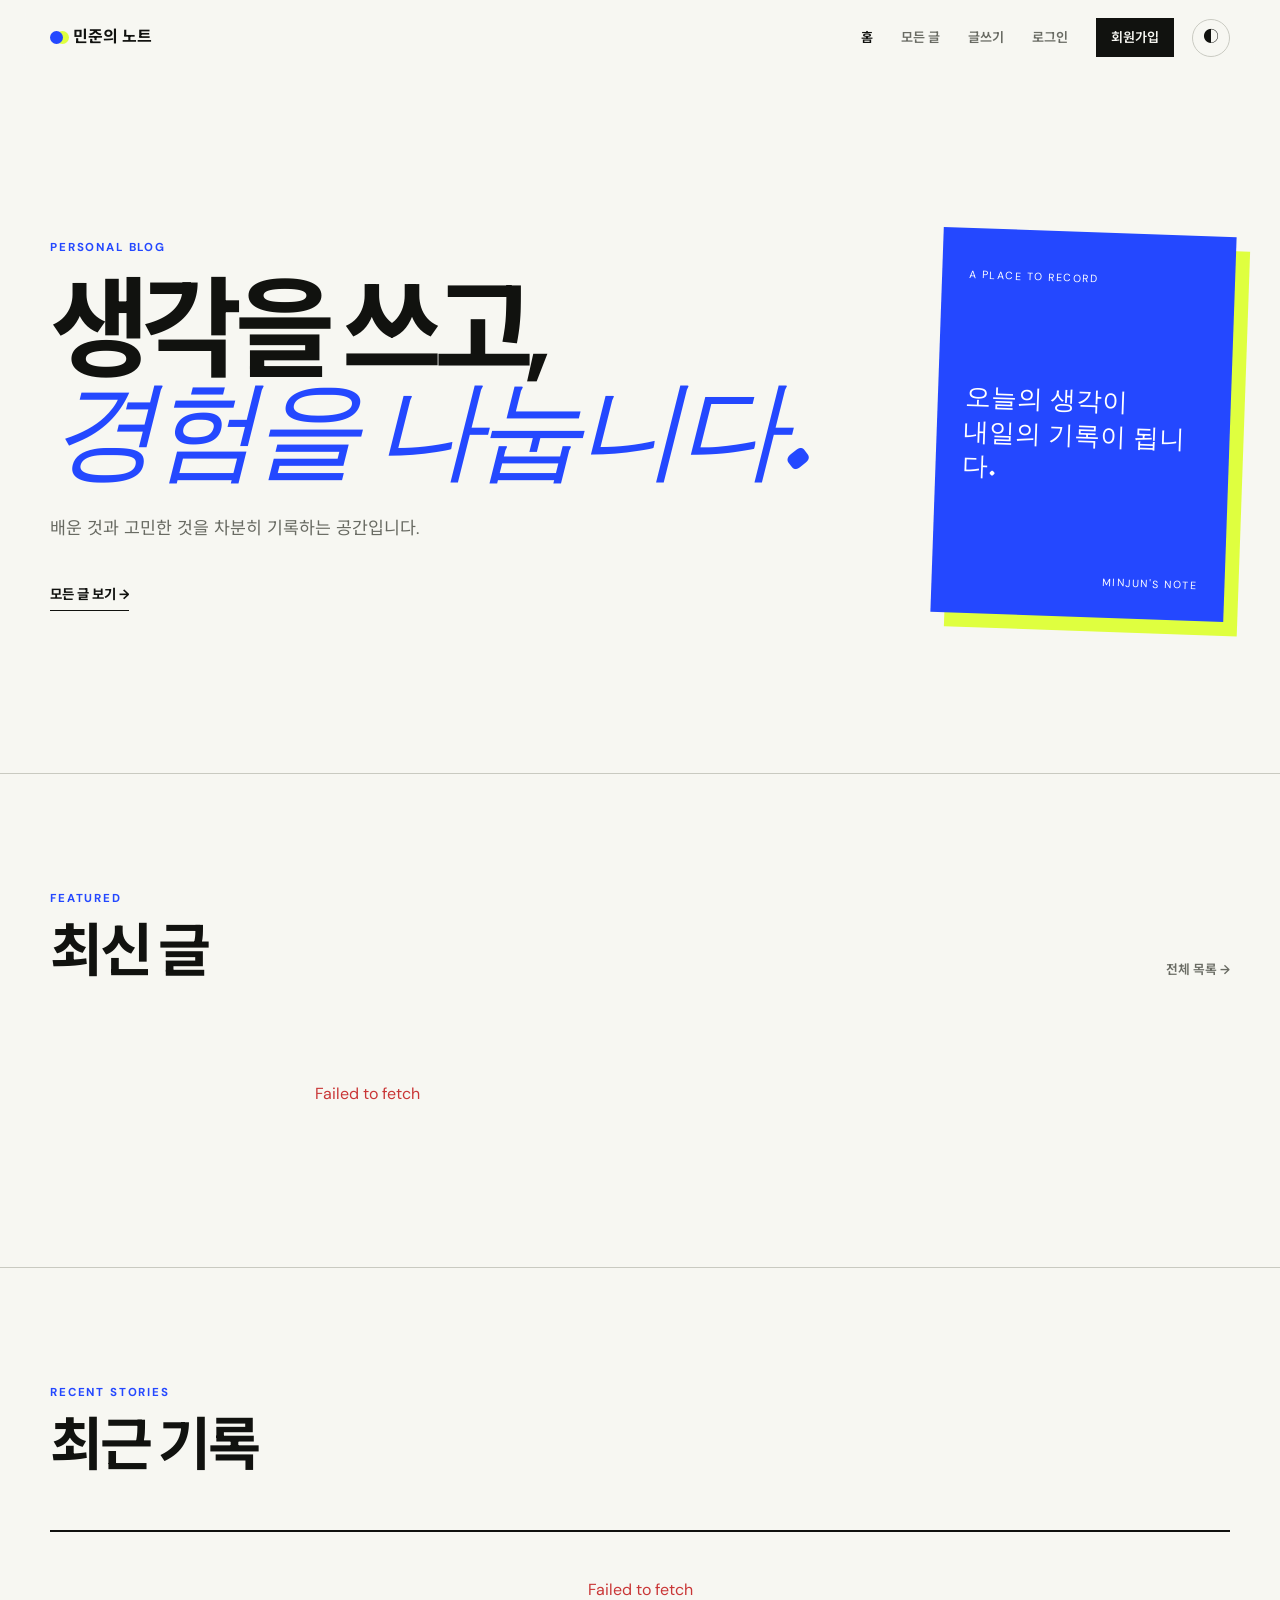
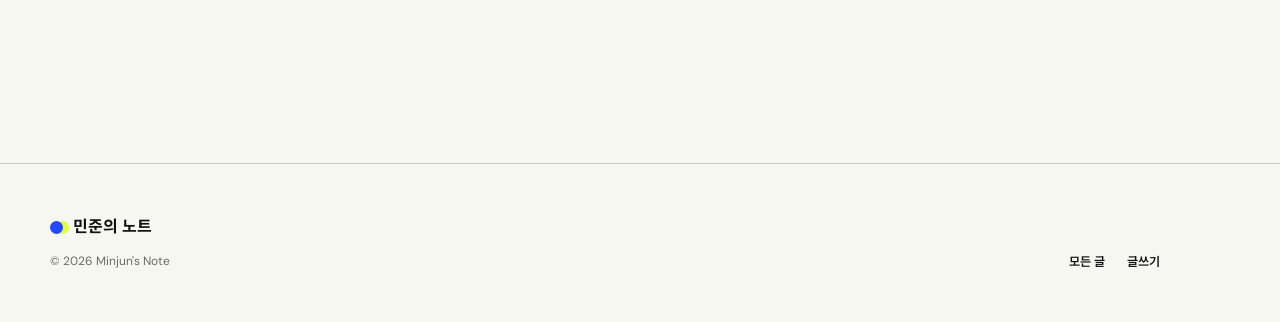
==== commit 1c7c39f9: "Remove dummy content and improve cached loading" ====
--- a/index.html
+++ b/index.html
@@ -1,8 +1,29 @@
-<!doctype html><html lang="ko"><head><meta charset="UTF-8"><meta name="viewport" content="width=device-width,initial-scale=1"><meta name="description" content="만들고 배우며 발견한 것을 기록하는 김민준의 개인 블로그"><meta name="theme-color" content="#f7f7f2"><title>민준의 노트 — 개발과 일상의 기록</title><link rel="stylesheet" href="css/style.css"><script src="js/main.js" defer></script></head>
-<body><a class="skip-link" href="#main-content">본문으로 바로가기</a>
-<header class="site-header" data-header><div class="shell header-inner"><a class="wordmark" href="index.html" aria-label="민준의 노트 홈"><span class="wordmark-dot"></span>민준의 노트</a><nav class="nav" aria-label="주요 메뉴"><button class="menu-button" type="button" aria-label="메뉴 열기" aria-expanded="false" aria-controls="main-menu" data-menu-button><span></span><span></span></button><div class="menu" id="main-menu" data-menu><a class="active" href="index.html">홈</a><a href="posts.html">모든 글</a><a href="write.html">글쓰기</a><a class="join-link" href="signup.html">회원가입</a></div></nav><button class="theme-button" type="button" aria-label="다크 모드로 전환" data-theme-button>◐</button></div></header>
-<main id="main-content"><section class="home-hero"><div class="shell hero-layout"><div class="hero-copy reveal"><p class="kicker">Frontend · Design · Daily life</p><h1>배우고, 만들고,<br><em>기록합니다.</em></h1><p class="hero-description">화면을 만드는 과정에서 배운 것과 오래 기억하고 싶은 생각을 씁니다. 빠른 정답보다 좋은 질문을 남기는 공간입니다.</p><a class="text-link" href="posts.html">최근 글 둘러보기 <span>↗</span></a></div><aside class="hero-note reveal"><div class="note-number">NOTE<br>№ 24</div><div><p class="note-label">THIS WEEK</p><p>좋은 인터페이스는<br>설명보다 먼저<br>사용자를 안심시킨다.</p></div><span class="note-date">SEP. 2026</span></aside></div></section>
-<section class="section"><div class="shell"><div class="section-head reveal"><div><p class="eyebrow">Featured story</p><h2>이번 주의 글</h2></div><a class="quiet-link" href="posts.html">전체 글 보기 →</a></div><article class="featured-post reveal"><a class="featured-art" href="post.html" aria-label="대표 글 읽기"><span class="art-grid"></span><span class="art-type">A SYSTEM<br>BEFORE<br>THE SYSTEM</span><span class="art-index">01—06</span></a><div class="featured-copy"><p class="post-meta"><span>개발</span><time datetime="2026-09-06">2026. 09. 06</time><span>8분</span></p><h3><a href="post.html">디자인 시스템 없이도<br>일관된 화면을 만드는 법</a></h3><p>작은 프로젝트에서 거대한 시스템을 만들지 않고도 리듬과 규칙을 유지하는 실용적인 방법을 정리했습니다.</p><a class="read-link" href="post.html">이어 읽기 ↗</a></div></article></div></section>
-<section class="section"><div class="shell"><div class="section-head reveal"><div><p class="eyebrow">Latest notes</p><h2>최근 기록</h2></div></div><div class="post-list reveal"><article class="post-row"><p class="post-order">01</p><div><p class="post-meta"><span>생각</span><time datetime="2026-09-02">2026. 09. 02</time></p><h3><a href="post.html">완벽한 계획보다 작은 배포가 나은 이유</a></h3></div><p class="post-excerpt">작게 만들어 세상에 내놓을 때 비로소 알게 되는 것들에 관하여.</p><a class="round-arrow" href="post.html" aria-label="글 읽기">↗</a></article><article class="post-row"><p class="post-order">02</p><div><p class="post-meta"><span>개발</span><time datetime="2026-08-28">2026. 08. 28</time></p><h3><a href="post.html">CSS 그리드로 만드는 유연한 글 목록</a></h3></div><p class="post-excerpt">콘텐츠 길이가 달라도 균형을 잃지 않는 레이아웃 설계 기록.</p><a class="round-arrow" href="post.html" aria-label="글 읽기">↗</a></article><article class="post-row"><p class="post-order">03</p><div><p class="post-meta"><span>일상</span><time datetime="2026-08-21">2026. 08. 21</time></p><h3><a href="post.html">천천히 걷고 오래 보는 연습</a></h3></div><p class="post-excerpt">매일 같은 길에서 새로운 장면을 발견하는 작은 습관에 관하여.</p><a class="round-arrow" href="post.html" aria-label="글 읽기">↗</a></article></div></div></section>
-<section class="newsletter-section"><div class="shell newsletter-inner reveal"><div><p class="eyebrow">Letter from Minjun</p><h2>새 글을 한 달에 두 번,<br>메일로 보내드려요.</h2></div><form class="subscribe-form" data-demo-form data-success="구독 신청이 완료되었습니다."><label class="sr-only" for="subscribe-email">이메일</label><input id="subscribe-email" type="email" placeholder="email@example.com" required><button>구독하기 →</button></form></div></section></main>
-<footer class="footer"><div class="shell footer-inner"><div><a class="wordmark" href="index.html"><span class="wordmark-dot"></span>민준의 노트</a><p>만들고 배우며 발견한 것을 기록합니다.</p></div><div class="footer-links"><a href="posts.html">모든 글</a><a href="write.html">글쓰기</a><a href="signup.html">회원가입</a></div><p>© <span data-year></span> Minjun Kim</p></div></footer><div class="toast" role="status" aria-live="polite" data-toast></div></body></html>
+<!doctype html>
+<html lang="ko">
+<head>
+  <meta charset="UTF-8">
+  <meta name="viewport" content="width=device-width,initial-scale=1">
+  <meta name="description" content="생각과 경험을 기록하는 개인 블로그">
+  <meta name="theme-color" content="#f7f7f2">
+  <title>민준의 노트</title>
+  <link rel="preconnect" href="https://script.google.com">
+  <link rel="stylesheet" href="css/style.css">
+  <script src="js/config.js" defer></script>
+  <script src="js/main.js" defer></script>
+</head>
+<body>
+  <a class="skip-link" href="#main-content">본문으로 바로가기</a>
+  <header class="site-header" data-header><div class="shell header-inner">
+    <a class="wordmark" href="index.html"><span class="wordmark-dot"></span>민준의 노트</a>
+    <nav class="nav" aria-label="주요 메뉴"><button class="menu-button" type="button" aria-label="메뉴 열기" aria-expanded="false" data-menu-button><span></span><span></span></button><div class="menu" data-menu><a class="active" href="index.html">홈</a><a href="posts.html">모든 글</a><a href="write.html">글쓰기</a><a class="join-link" href="signup.html">회원가입</a></div></nav>
+    <button class="theme-button" type="button" data-theme-button>◐</button>
+  </div></header>
+  <main id="main-content">
+    <section class="home-hero"><div class="shell hero-layout"><div class="hero-copy"><p class="kicker">Personal blog</p><h1>생각을 쓰고,<br><em>경험을 나눕니다.</em></h1><p class="hero-description">배운 것과 고민한 것을 차분히 기록하는 공간입니다.</p><a class="text-link" href="posts.html">모든 글 보기 →</a></div><aside class="hero-note" aria-label="블로그 소개"><p class="note-label">A PLACE TO RECORD</p><p>오늘의 생각이<br>내일의 기록이 됩니다.</p><span class="note-date">MINJUN'S NOTE</span></aside></div></section>
+    <section class="section"><div class="shell"><div class="section-head"><div><p class="eyebrow">Featured</p><h2>최신 글</h2></div><a class="quiet-link" href="posts.html">전체 목록 →</a></div><article class="featured-post reveal"><p class="crud-state">최신 글을 불러오는 중입니다…</p></article></div></section>
+    <section class="section"><div class="shell"><div class="section-head"><div><p class="eyebrow">Recent stories</p><h2>최근 기록</h2></div></div><div class="post-list"><p class="crud-state">최근 글을 불러오는 중입니다…</p></div></div></section>
+  </main>
+  <footer class="footer"><div class="shell footer-inner"><div><a class="wordmark" href="index.html"><span class="wordmark-dot"></span>민준의 노트</a><p>© <span data-year></span> Minjun's Note</p></div><div class="footer-links"><a href="posts.html">모든 글</a><a href="write.html">글쓰기</a></div></div></footer>
+  <div class="toast" data-toast></div>
+</body>
+</html>
--- a/css/style.css
+++ b/css/style.css
@@ -1,4 +1,6 @@
 @import url('https://fonts.googleapis.com/css2?family=DM+Sans:wght@400;500;600;700&family=Noto+Sans+KR:wght@400;500;600;700&family=Young+Serif&display=swap');
+.profile-posts{grid-column:1/-1;margin-top:45px;padding-top:65px;border-top:1px solid var(--line)}.profile-posts-head{display:flex;align-items:end;justify-content:space-between;gap:24px;margin-bottom:28px}.profile-posts-head .eyebrow{margin-bottom:8px}.profile-posts-head h2{margin:0;font-size:clamp(2rem,4vw,3.6rem);letter-spacing:-.05em}.my-post-list{border-top:2px solid var(--ink)}.my-post-row{display:grid;grid-template-columns:1fr auto;gap:35px;align-items:center;padding:28px 0;border-bottom:1px solid var(--line)}.my-post-row h3{margin:0 0 7px;font-size:1.35rem}.my-post-row>div>p:last-child{margin:0;color:var(--muted);font-size:.85rem}.my-post-actions{display:flex;gap:8px}.danger-button{padding:12px 17px;border:1px solid #d64545;background:transparent;color:#c93636;cursor:pointer}.danger-button:hover{background:#c93636;color:#fff}.crud-state{width:100%;margin:0;padding:45px 20px;text-align:center;color:var(--muted)}.crud-state.error,.auth-message.error{color:#c93636}.author-avatar{width:42px;height:42px;display:grid;place-items:center;border-radius:50%;background:var(--accent);color:#fff;font-weight:700}@media(max-width:650px){.profile-posts-head,.my-post-row{align-items:stretch;grid-template-columns:1fr;flex-direction:column}.profile-posts-head .primary-button{align-self:flex-start}.my-post-actions{justify-content:flex-start}}
+.profile-page{min-height:calc(100svh - var(--header));display:grid;align-items:center;padding:80px 0}.profile-layout{display:grid;grid-template-columns:1fr minmax(420px,.75fr);gap:9vw;align-items:center}.profile-intro h1{font-size:clamp(4rem,8vw,8rem);line-height:.9;letter-spacing:-.07em;margin:0 0 28px}.profile-intro h1 em{font-family:"Young Serif",serif;font-weight:400;color:var(--accent)}.profile-intro>p:last-child{color:var(--muted)}.profile-card{padding:45px;border:1px solid var(--line);background:var(--paper);box-shadow:14px 14px var(--acid)}.profile-avatar{width:88px;height:88px;display:grid;place-items:center;margin-bottom:35px;border-radius:50%;overflow:hidden;background:var(--accent);color:#fff;font-size:1.15rem;font-weight:700}.profile-avatar span{max-width:70px;overflow:hidden;text-overflow:ellipsis;white-space:nowrap}.profile-label{margin:0 0 5px;color:var(--muted);font-size:.7rem;font-weight:700;letter-spacing:.12em;text-transform:uppercase}.profile-card h2{margin:0;font-size:2.2rem}.profile-detail{margin-top:28px;padding-top:25px;border-top:1px solid var(--line)}.profile-detail p:last-child{margin:0;overflow-wrap:anywhere}.profile-actions{display:flex;gap:12px;margin-top:40px}.profile-actions a{text-align:center}.profile-actions .primary-button{margin-left:auto}@media(max-width:820px){.profile-page{padding:55px 0 80px}.profile-layout{grid-template-columns:1fr;gap:45px}.profile-intro h1{font-size:clamp(3.5rem,16vw,5rem)}.profile-card{padding:32px}}@media(max-width:520px){.profile-layout{width:min(calc(100% - 40px),var(--shell))}.profile-card{padding:25px;box-shadow:9px 9px var(--acid)}.profile-actions{align-items:stretch;flex-direction:column}.profile-actions .primary-button{margin-left:0}}
 :root{--bg:#f7f7f2;--paper:#fff;--ink:#11120f;--muted:#696b63;--line:#c9cac1;--accent:#2448ff;--acid:#dfff3f;--header:76px;--shell:1180px;color-scheme:light}[data-theme=dark]{--bg:#151613;--paper:#1c1d19;--ink:#f4f4ee;--muted:#a6a79e;--line:#3a3b35;--accent:#7186ff;--acid:#cde843;color-scheme:dark}*{box-sizing:border-box}html{scroll-behavior:smooth}body{margin:0;background:var(--bg);color:var(--ink);font-family:"DM Sans","Noto Sans KR",sans-serif;line-height:1.65;transition:.25s}a{color:inherit;text-decoration:none}button,input,textarea,select{font:inherit;color:inherit}.shell{width:min(calc(100% - 48px),var(--shell));margin:auto}.sr-only{position:absolute;width:1px;height:1px;margin:-1px;overflow:hidden;clip:rect(0,0,0,0)}.skip-link{position:fixed;top:-60px;left:12px;z-index:99;background:var(--ink);color:var(--bg);padding:10px 15px}.skip-link:focus{top:12px}:focus-visible{outline:3px solid var(--accent);outline-offset:4px}
 .site-header{height:var(--header);position:sticky;top:0;z-index:30;background:color-mix(in srgb,var(--bg) 92%,transparent);backdrop-filter:blur(12px);border-bottom:1px solid transparent}.site-header.scrolled,.site-header.solid{border-color:var(--line)}.header-inner{height:100%;display:flex;align-items:center}.wordmark{display:inline-flex;align-items:center;gap:10px;font-weight:700}.wordmark-dot{width:13px;height:13px;border-radius:50%;background:var(--accent);box-shadow:6px 0 var(--acid)}.nav{margin-left:auto}.menu{display:flex;align-items:center;gap:28px;font-size:.82rem;font-weight:600}.menu a{color:var(--muted)}.menu a:hover,.menu a.active{color:var(--ink)}.menu .join-link{padding:9px 15px;background:var(--ink);color:var(--bg)}.theme-button{display:grid;place-items:center;width:38px;height:38px;margin-left:18px;border:1px solid var(--line);border-radius:50%;background:transparent;cursor:pointer}.menu-button{display:none;border:0;background:none}
 .home-hero{min-height:calc(86svh - var(--header));display:flex;align-items:center;padding:70px 0;border-bottom:1px solid var(--line)}.hero-layout{display:grid;grid-template-columns:1.45fr .55fr;align-items:center;gap:9vw}.kicker,.eyebrow{margin:0 0 25px;color:var(--accent);font-size:.72rem;font-weight:700;letter-spacing:.16em;text-transform:uppercase}.hero-copy h1,.page-title{font-size:clamp(4.1rem,8.5vw,8.3rem);line-height:.91;letter-spacing:-.07em;margin:0 0 34px}.hero-copy h1 em,.page-title em{font-family:"Young Serif",serif;font-weight:400;color:var(--accent)}.hero-description{max-width:600px;color:var(--muted);font-size:1.08rem}.text-link,.read-link{display:inline-flex;gap:28px;align-items:center;margin-top:25px;padding-bottom:4px;border-bottom:1px solid;font-size:.84rem;font-weight:700}.hero-note{min-height:385px;padding:27px;background:var(--accent);color:#fff;display:flex;flex-direction:column;justify-content:space-between;transform:rotate(2deg);box-shadow:14px 14px var(--acid)}.note-number{font-size:3rem;font-weight:700;line-height:.85;letter-spacing:-.07em}.note-label,.note-date{font-size:.66rem;letter-spacing:.14em}.hero-note p:not(.note-label){font-family:"Young Serif",serif;font-size:1.6rem;line-height:1.35}.note-date{align-self:end}
